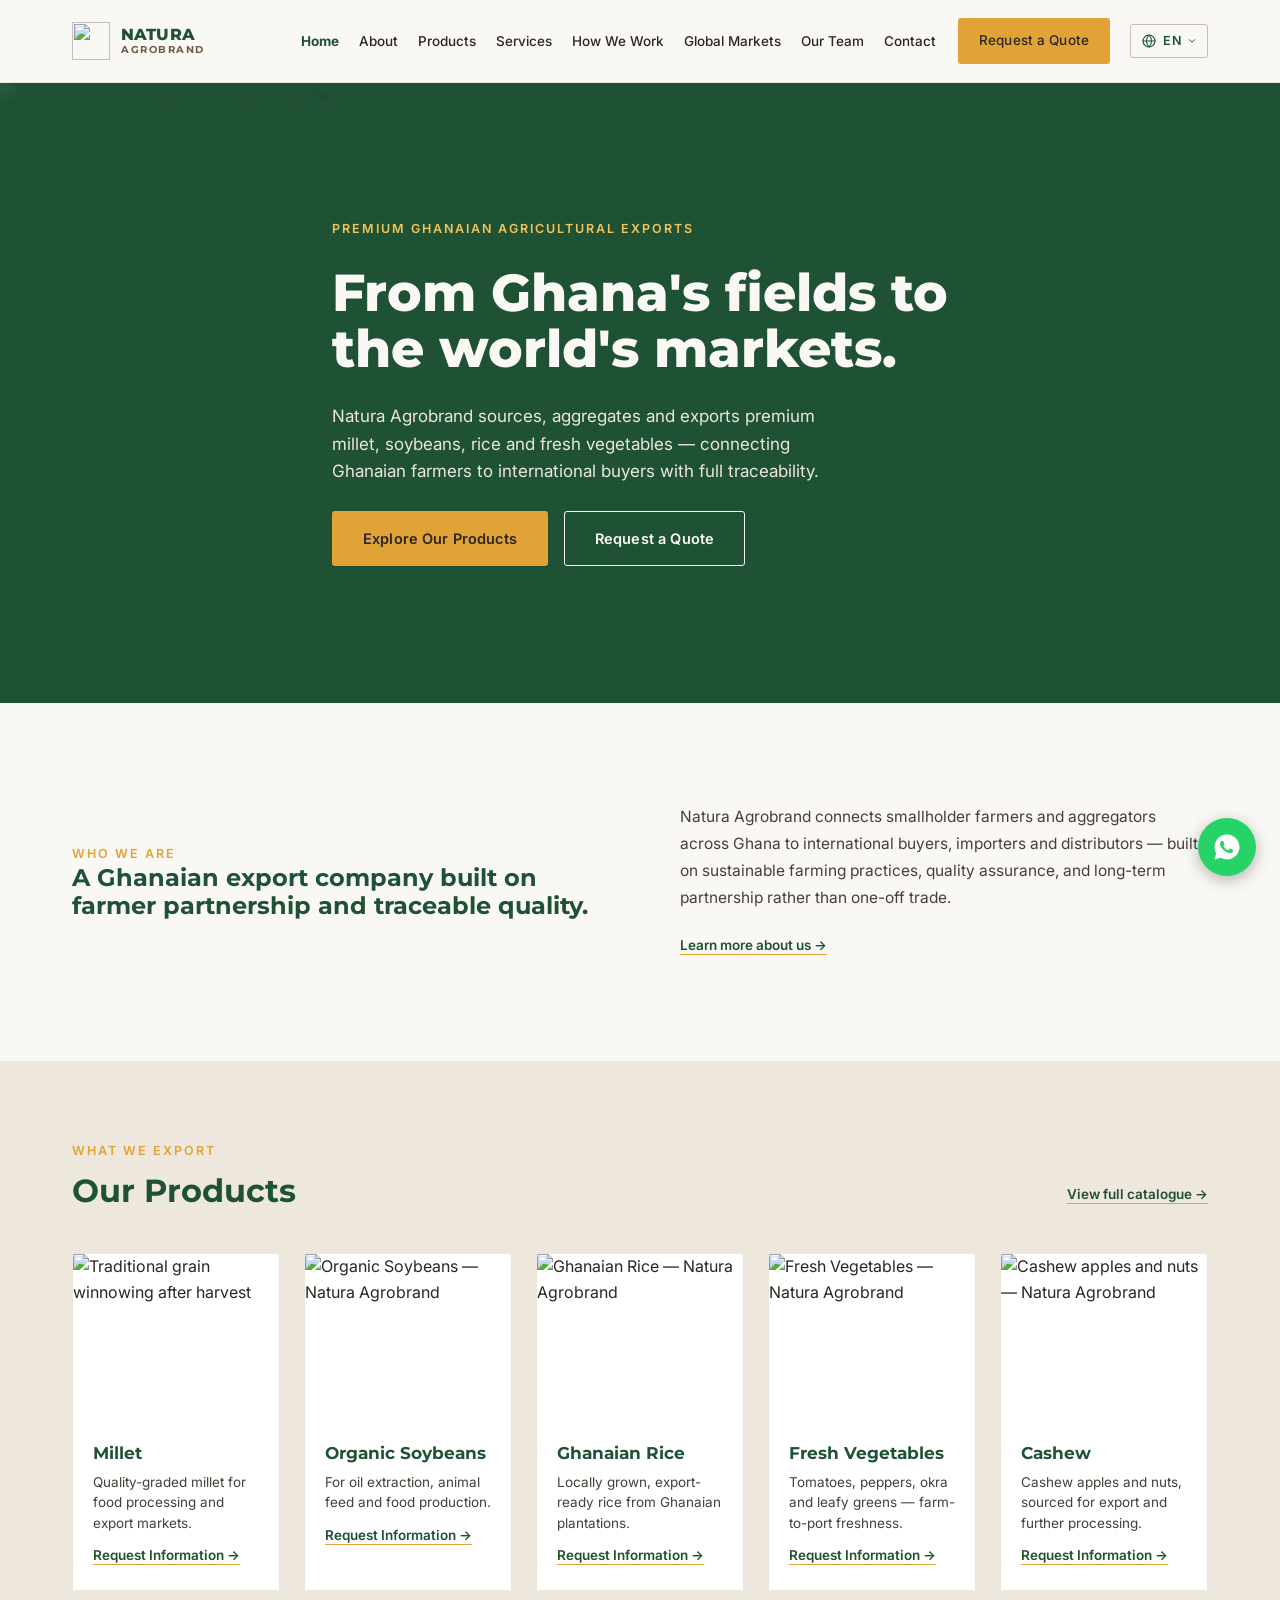
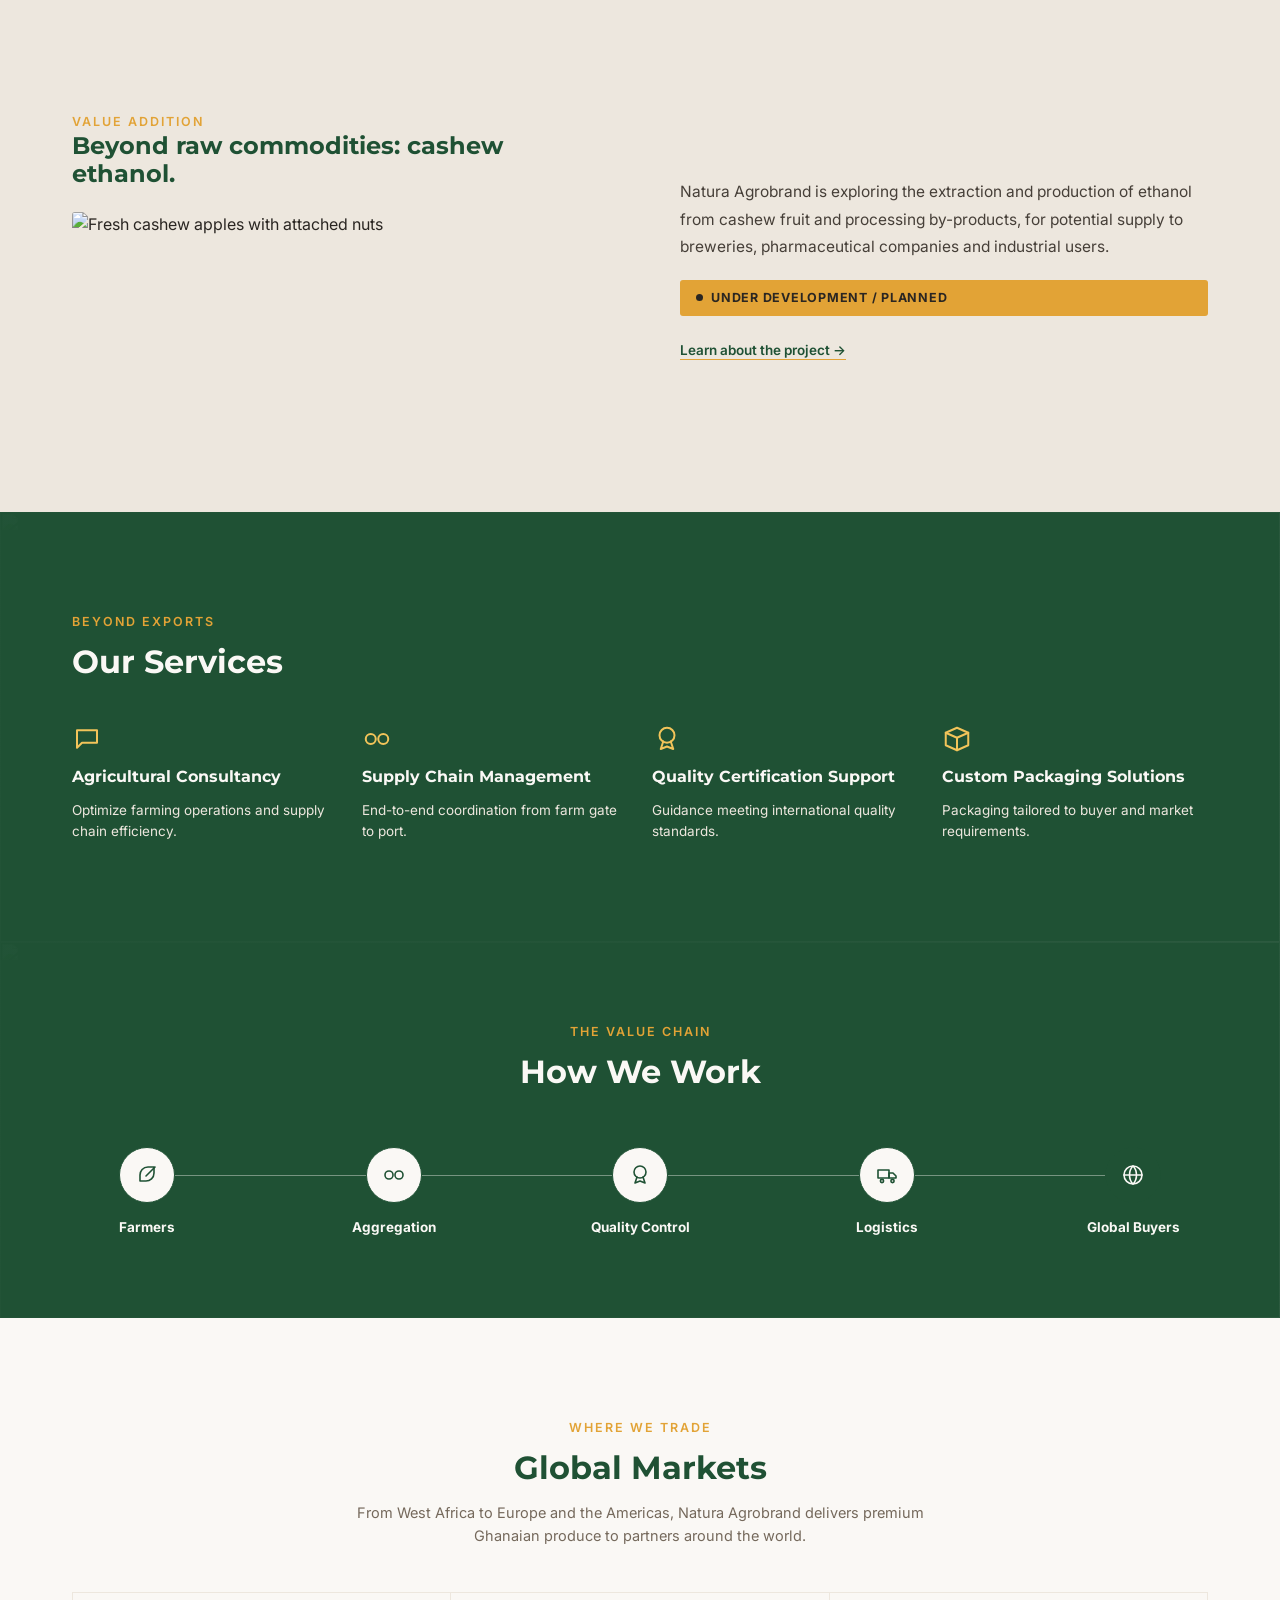
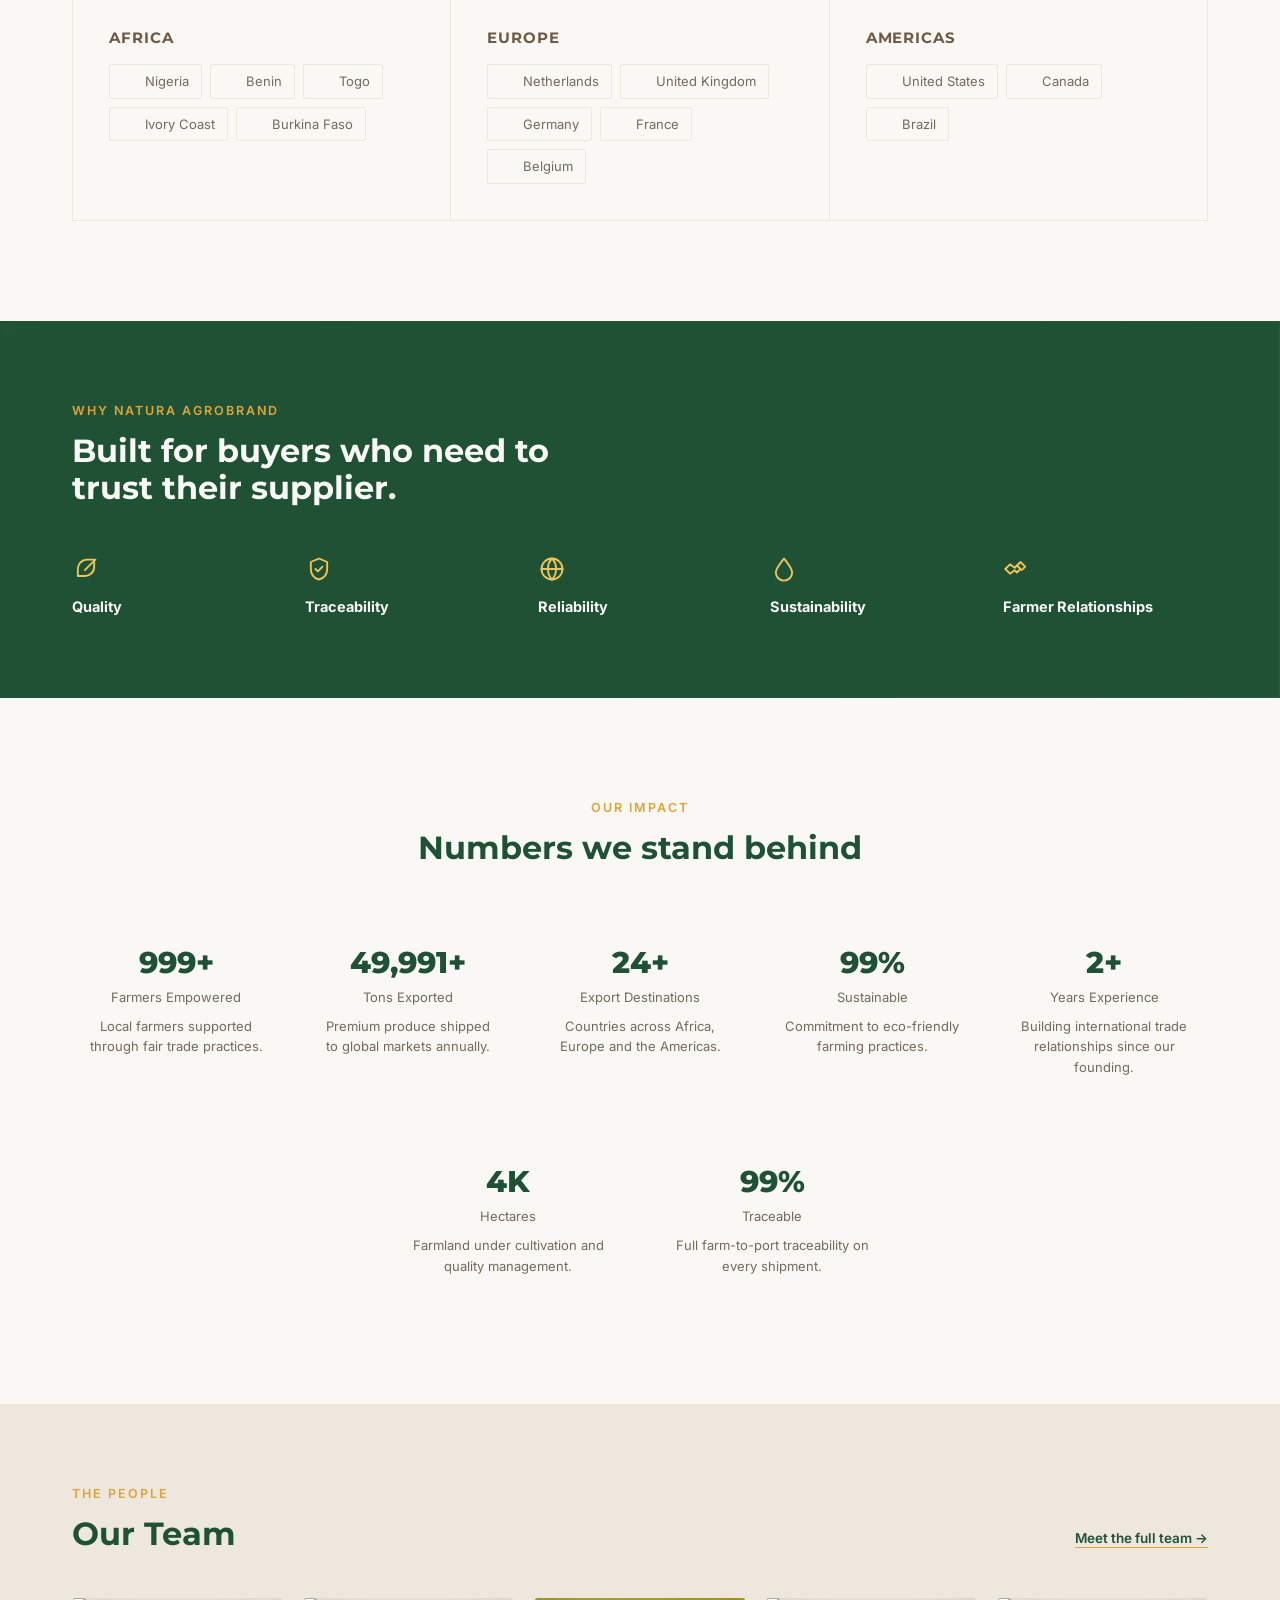
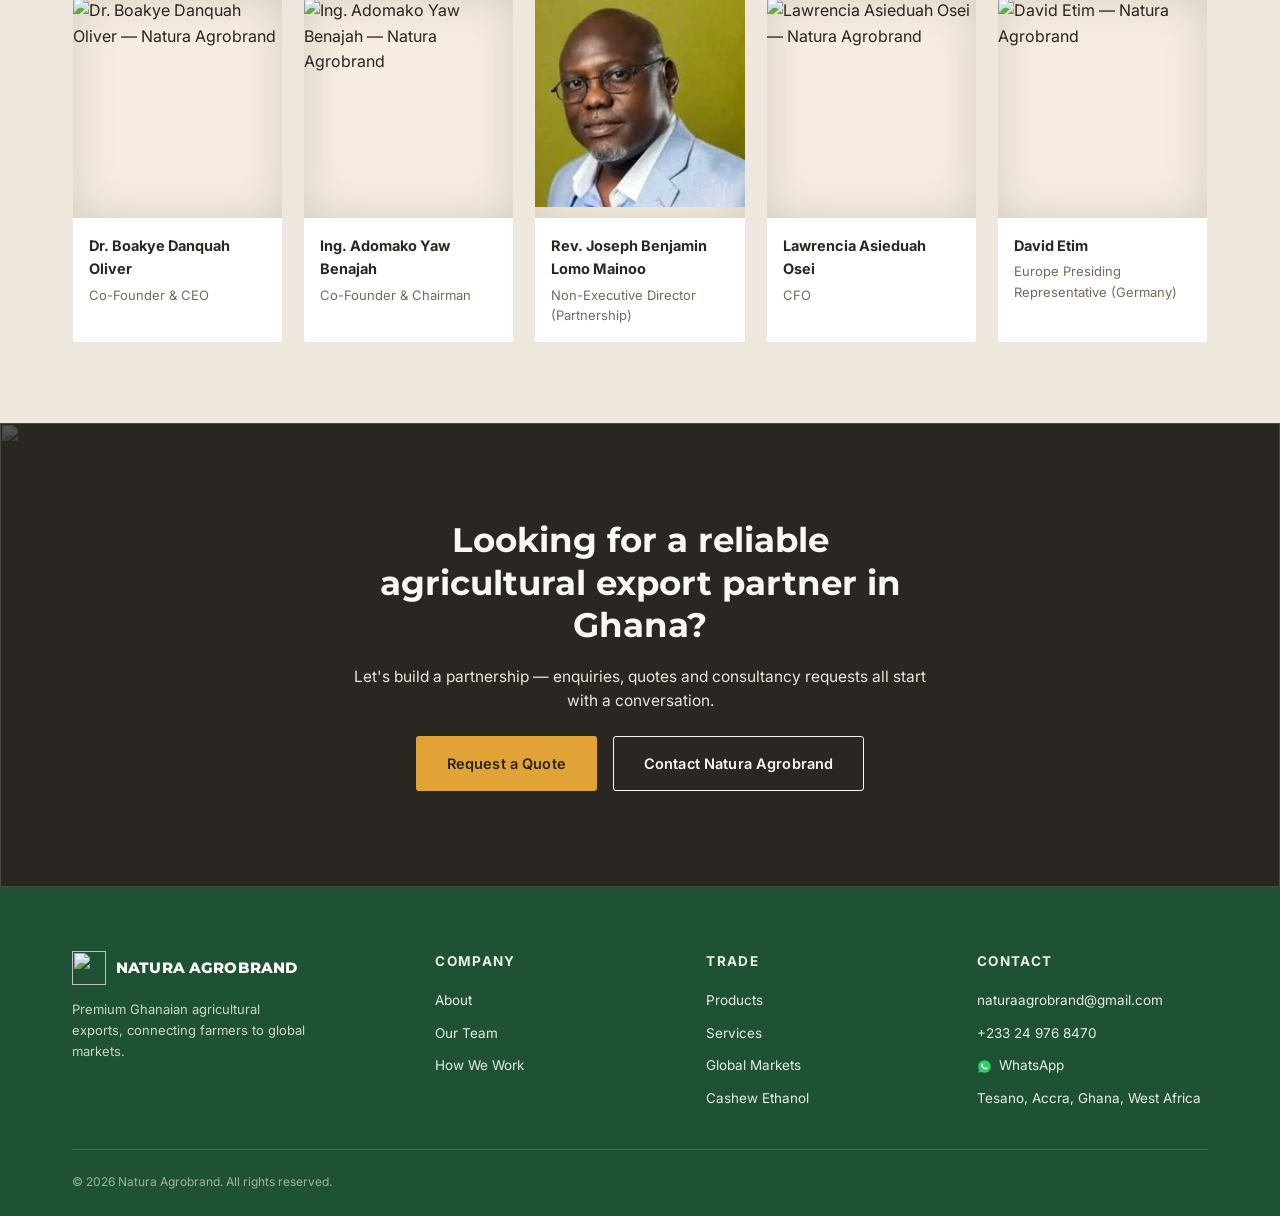
==== index.html @ 735e3252 "Add director card, language switcher, and naturaagrob.com domain setup - Team: new Non-Executive Dir" ====
<!doctype html>
<html lang="en">
<head>
  <meta charset="utf-8" />
  <meta name="viewport" content="width=device-width, initial-scale=1, viewport-fit=cover" />
  <link rel="icon" href="favicon.ico" sizes="any" />
  <link rel="icon" type="image/png" sizes="32x32" href="favicon-32.png" />
  <link rel="icon" type="image/png" sizes="16x16" href="favicon-16.png" />
  <link rel="apple-touch-icon" href="apple-touch-icon.png" />
  <link rel="canonical" href="https://www.naturaagrob.com/" />

  <title>Home | Natura Agrobrand</title>
  <meta name="description" content="Natura Agrobrand connects Ghanaian farmers to international buyers, exporting premium millet, soybeans, rice and fresh vegetables with full traceability." />

  <meta property="og:type" content="website" />
  <meta property="og:title" content="Home | Natura Agrobrand" />
  <meta property="og:description" content="Natura Agrobrand connects Ghanaian farmers to international buyers, exporting premium millet, soybeans, rice and fresh vegetables with full traceability." />
  <meta property="og:url" content="https://www.naturaagrob.com/" />
  <meta property="og:site_name" content="Natura Agrobrand" />
  <meta property="og:image" content="https://www.naturaagrob.com/images/og-image.jpg" />
  <meta property="og:image:width" content="1200" />
  <meta property="og:image:height" content="630" />
  <meta name="twitter:card" content="summary_large_image" />
  <meta name="twitter:image" content="https://www.naturaagrob.com/images/og-image.jpg" />

  <link rel="preconnect" href="https://fonts.googleapis.com" />
  <link rel="preconnect" href="https://fonts.gstatic.com" crossorigin />
  <link href="https://fonts.googleapis.com/css2?family=Montserrat:wght@500;700;800&family=Inter:wght@400;500;600&display=swap" rel="stylesheet" />
  <link rel="stylesheet" href="css/style.css" />

  <script type="application/ld+json">
  {
    "@context": "https://schema.org",
    "@type": "Organization",
    "name": "Natura Agrobrand",
    "url": "https://www.naturaagrob.com/",
    "email": "naturaagrobrand@gmail.com",
    "telephone": "+233249768470",
    "address": { "@type": "PostalAddress", "addressLocality": "Tesano, Accra", "addressCountry": "GH" },
    "description": "Premium Ghanaian agricultural exports — millet, soybeans, rice and fresh vegetables."
  }
  </script>
</head>
<body>
  <a href="#main" class="visually-hidden">Skip to content</a>

  <header class="site-nav">
    <div class="wrap nav-inner">
      <a href="/" class="brand" aria-label="Natura Agrobrand — home">
        <img src="images/logo.webp" alt="" width="38" height="38" />
        <span class="brand-text">
          <span class="brand-name">NATURA</span>
          <span class="brand-sub">AGROBRAND</span>
        </span>
      </a>

      <nav class="desktop-nav" aria-label="Primary">
        <ul>
          <li><a href="/" aria-current="page">Home</a></li>
          <li><a href="about.html">About</a></li>
          <li><a href="products.html">Products</a></li>
          <li><a href="services.html">Services</a></li>
          <li><a href="how-we-work.html">How We Work</a></li>
          <li><a href="global-markets.html">Global Markets</a></li>
          <li><a href="team.html">Our Team</a></li>
          <li><a href="contact.html">Contact</a></li>
        </ul>
        <a href="contact.html" class="btn btn-gold nav-cta">Request a Quote</a>
      </nav>

      <div class="lang-switch" translate="no">
        <button type="button" class="lang-btn" aria-haspopup="true" aria-expanded="false" aria-controls="lang-menu" aria-label="Change language">
          <svg width="16" height="16" viewBox="0 0 24 24" fill="none" stroke="#1F5134" stroke-width="1.6" stroke-linecap="round" stroke-linejoin="round" aria-hidden="true"><circle cx="12" cy="12" r="9"/><path d="M3 12h18M12 3c2.5 2.7 3.8 5.7 3.8 9s-1.3 6.3-3.8 9c-2.5-2.7-3.8-5.7-3.8-9S9.5 5.7 12 3z"/></svg>
          <span class="lang-current">EN</span>
          <svg width="10" height="10" viewBox="0 0 24 24" fill="none" stroke="#1F5134" stroke-width="2.4" stroke-linecap="round" stroke-linejoin="round" aria-hidden="true"><path d="M6 9l6 6 6-6"/></svg>
        </button>
        <ul id="lang-menu" class="lang-menu" hidden>
          <li><button type="button" data-lang="en" lang="en">English</button></li>
          <li><button type="button" data-lang="es" lang="es">Español</button></li>
          <li><button type="button" data-lang="de" lang="de">Deutsch</button></li>
          <li><button type="button" data-lang="fr" lang="fr">Français</button></li>
          <li><button type="button" data-lang="nl" lang="nl">Nederlands</button></li>
        </ul>
      </div>

      <button type="button" class="menu-toggle" aria-expanded="false" aria-controls="mobile-menu" aria-label="Open menu">
        <span class="icon-menu"><svg width="22" height="22" viewBox="0 0 24 24" fill="none" stroke="#1F5134" stroke-width="1.6" stroke-linecap="round"><path d="M4 7h16M4 12h16M4 17h16"/></svg></span>
        <span class="icon-close" hidden><svg width="22" height="22" viewBox="0 0 24 24" fill="none" stroke="#1F5134" stroke-width="1.6" stroke-linecap="round"><path d="M6 6l12 12M18 6L6 18"/></svg></span>
      </button>
    </div>

    <div id="mobile-menu" class="mobile-menu" hidden>
      <ul>
        <li><a href="/" aria-current="page">Home</a></li>
        <li><a href="about.html">About</a></li>
        <li><a href="products.html">Products</a></li>
        <li><a href="services.html">Services</a></li>
        <li><a href="how-we-work.html">How We Work</a></li>
        <li><a href="global-markets.html">Global Markets</a></li>
        <li><a href="team.html">Our Team</a></li>
        <li><a href="contact.html">Contact</a></li>
      </ul>
      <a href="contact.html" class="btn btn-gold mobile-cta">Request a Quote</a>
    </div>
  </header>

  <main id="main">
    <!-- HERO -->
    <section class="hero">
      <img src="images/hero-farmer.webp" alt="A Ghanaian farmer tending crops in the field" class="hero-img" width="1600" height="1068" />
      <div class="hero-scrim" aria-hidden="true"></div>
      <div class="wrap hero-content">
        <div class="eyebrow eyebrow-light">Premium Ghanaian Agricultural Exports</div>
        <h1>From Ghana's fields to the world's markets.</h1>
        <p>Natura Agrobrand sources, aggregates and exports premium millet, soybeans, rice and fresh vegetables — connecting Ghanaian farmers to international buyers with full traceability.</p>
        <div class="hero-actions">
          <a href="products.html" class="btn btn-gold">Explore Our Products</a>
          <a href="contact.html" class="btn btn-outline-light">Request a Quote</a>
        </div>
      </div>
    </section>

    <!-- COMPANY INTRO -->
    <section class="section">
      <div class="wrap intro-grid">
        <div>
          <div class="eyebrow">Who We Are</div>
          <h2>A Ghanaian export company built on farmer partnership and traceable quality.</h2>
        </div>
        <div class="intro-copy">
          <p>Natura Agrobrand connects smallholder farmers and aggregators across Ghana to international buyers, importers and distributors — built on sustainable farming practices, quality assurance, and long-term partnership rather than one-off trade.</p>
          <a href="about.html" class="btn-ghost">Learn more about us →</a>
        </div>
      </div>
    </section>

    <!-- PRODUCTS -->
    <section class="section-tight section-sand">
      <div class="wrap">
        <div class="row-header">
          <div class="section-intro">
            <div class="eyebrow">What We Export</div>
            <h2>Our Products</h2>
          </div>
          <a href="products.html" class="btn-ghost">View full catalogue →</a>
        </div>
        <div class="grid-4 products-grid-5">
          <div class="product-card">
            <img src="images/rice-winnowing.webp" alt="Traditional grain winnowing after harvest" class="product-photo" width="1200" height="816" loading="lazy" />
            <div class="product-body">
              <h3>Millet</h3>
              <p>Quality-graded millet for food processing and export markets.</p>
              <a href="products.html#millet" class="btn-ghost">Request Information →</a>
            </div>
          </div>
          <div class="product-card">
            <img src="images/soybeans.webp" alt="Organic Soybeans — Natura Agrobrand" class="product-photo" width="900" height="1350" loading="lazy" />
            <div class="product-body">
              <h3>Organic Soybeans</h3>
              <p>For oil extraction, animal feed and food production.</p>
              <a href="products.html#soybeans" class="btn-ghost">Request Information →</a>
            </div>
          </div>
          <div class="product-card">
            <img src="images/rice.webp" alt="Ghanaian Rice — Natura Agrobrand" class="product-photo" width="900" height="600" loading="lazy" />
            <div class="product-body">
              <h3>Ghanaian Rice</h3>
              <p>Locally grown, export-ready rice from Ghanaian plantations.</p>
              <a href="products.html#rice" class="btn-ghost">Request Information →</a>
            </div>
          </div>
          <div class="product-card">
            <img src="images/vegetables.webp" alt="Fresh Vegetables — Natura Agrobrand" class="product-photo" width="900" height="1350" loading="lazy" />
            <div class="product-body">
              <h3>Fresh Vegetables</h3>
              <p>Tomatoes, peppers, okra and leafy greens — farm-to-port freshness.</p>
              <a href="products.html#vegetables" class="btn-ghost">Request Information →</a>
            </div>
          </div>
          <div class="product-card">
            <img src="images/cashew.webp" alt="Cashew apples and nuts — Natura Agrobrand" class="product-photo" width="900" height="1350" loading="lazy" />
            <div class="product-body">
              <h3>Cashew</h3>
              <p>Cashew apples and nuts, sourced for export and further processing.</p>
              <a href="products.html#cashew" class="btn-ghost">Request Information →</a>
            </div>
          </div>
        </div>

        <div class="intro-grid product-value-addition">
          <div>
            <div class="eyebrow">Value Addition</div>
            <h3>Beyond raw commodities: cashew ethanol.</h3>
            <img src="images/cashewnew.webp" alt="Fresh cashew apples with attached nuts" class="story-photo ethanol-status-photo" width="1600" height="1200" loading="lazy" />
          </div>
          <div class="intro-copy">
            <p>Natura Agrobrand is exploring the extraction and production of ethanol from cashew fruit and processing by-products, for potential supply to breweries, pharmaceutical companies and industrial users.</p>
            <div class="status-badge">
              <span class="status-badge-dot" aria-hidden="true"></span>
              Under Development / Planned
            </div>
            <a href="cashew-ethanol.html" class="btn-ghost">Learn about the project →</a>
          </div>
        </div>
      </div>
    </section>

    <!-- SERVICES -->
    <section class="section section-forest why-section">
      <img src="images/export-ship.webp" alt="" class="why-section-img" aria-hidden="true" />
      <div class="why-section-scrim" aria-hidden="true"></div>
      <div class="wrap why-section-content">
        <div class="section-intro">
          <div class="eyebrow">Beyond Exports</div>
          <h2>Our Services</h2>
        </div>
        <div class="grid-4 services-grid">
          <div class="service-item">
            <svg width="30" height="30" viewBox="0 0 24 24" fill="none" stroke="#F2C45A" stroke-width="1.6" stroke-linecap="round" stroke-linejoin="round"><path d="M4 5h16v10H8l-4 4V5z"/></svg>
            <h4>Agricultural Consultancy</h4>
            <p>Optimize farming operations and supply chain efficiency.</p>
          </div>
          <div class="service-item">
            <svg width="30" height="30" viewBox="0 0 24 24" fill="none" stroke="#F2C45A" stroke-width="1.6" stroke-linecap="round" stroke-linejoin="round"><rect x="3" y="8" width="8" height="8" rx="4"/><rect x="13" y="8" width="8" height="8" rx="4"/></svg>
            <h4>Supply Chain Management</h4>
            <p>End-to-end coordination from farm gate to port.</p>
          </div>
          <div class="service-item">
            <svg width="30" height="30" viewBox="0 0 24 24" fill="none" stroke="#F2C45A" stroke-width="1.6" stroke-linecap="round" stroke-linejoin="round"><circle cx="12" cy="9" r="6"/><path d="M9 14l-2 6 5-2 5 2-2-6"/></svg>
            <h4>Quality Certification Support</h4>
            <p>Guidance meeting international quality standards.</p>
          </div>
          <div class="service-item">
            <svg width="30" height="30" viewBox="0 0 24 24" fill="none" stroke="#F2C45A" stroke-width="1.6" stroke-linecap="round" stroke-linejoin="round"><path d="M3 7l9-4 9 4-9 4-9-4z"/><path d="M3 7v10l9 4 9-4V7"/><path d="M12 11v10"/></svg>
            <h4>Custom Packaging Solutions</h4>
            <p>Packaging tailored to buyer and market requirements.</p>
          </div>
        </div>
      </div>
    </section>

    <!-- HOW WE WORK -->
    <section class="section-tight section-forest why-section">
      <img src="images/export-aerial.webp" alt="" class="why-section-img" aria-hidden="true" />
      <div class="why-section-scrim" aria-hidden="true"></div>
      <div class="wrap why-section-content">
        <div class="section-intro center">
          <div class="eyebrow">The Value Chain</div>
          <h2>How We Work</h2>
        </div>
        <div class="chain">
          <div class="chain-line" aria-hidden="true"></div>
          <div class="chain-step">
            <div class="chain-icon"><svg width="24" height="24" viewBox="0 0 24 24" fill="none" stroke="#1F5134" stroke-width="1.6" stroke-linecap="round" stroke-linejoin="round"><path d="M5 12c0-4 3-8 8-8h6v6c0 5-4 8-8 8H5v-6z"/><path d="M11 13 20 4"/></svg></div>
            <div class="chain-label">Farmers</div>
          </div>
          <div class="chain-step">
            <div class="chain-icon"><svg width="24" height="24" viewBox="0 0 24 24" fill="none" stroke="#1F5134" stroke-width="1.6" stroke-linecap="round" stroke-linejoin="round"><rect x="3" y="8" width="8" height="8" rx="4"/><rect x="13" y="8" width="8" height="8" rx="4"/></svg></div>
            <div class="chain-label">Aggregation</div>
          </div>
          <div class="chain-step">
            <div class="chain-icon"><svg width="24" height="24" viewBox="0 0 24 24" fill="none" stroke="#1F5134" stroke-width="1.6" stroke-linecap="round" stroke-linejoin="round"><circle cx="12" cy="9" r="6"/><path d="M9 14l-2 6 5-2 5 2-2-6"/></svg></div>
            <div class="chain-label">Quality Control</div>
          </div>
          <div class="chain-step">
            <div class="chain-icon"><svg width="24" height="24" viewBox="0 0 24 24" fill="none" stroke="#1F5134" stroke-width="1.6" stroke-linecap="round" stroke-linejoin="round"><path d="M3 7h11v8H3z"/><path d="M14 10h4l3 3v2h-7z"/><circle cx="7" cy="18" r="1.6"/><circle cx="17.5" cy="18" r="1.6"/></svg></div>
            <div class="chain-label">Logistics</div>
          </div>
          <div class="chain-step">
            <div class="chain-icon last"><svg width="24" height="24" viewBox="0 0 24 24" fill="none" stroke="#FAF8F5" stroke-width="1.6" stroke-linecap="round" stroke-linejoin="round"><circle cx="12" cy="12" r="9"/><path d="M3 12h18M12 3c2.5 2.5 3.5 5.7 3.5 9s-1 6.5-3.5 9c-2.5-2.5-3.5-5.7-3.5-9s1-6.5 3.5-9z"/></svg></div>
            <div class="chain-label">Global Buyers</div>
          </div>
        </div>
      </div>
    </section>

    <!-- GLOBAL REACH -->
    <section class="section">
      <div class="wrap">
        <div class="section-intro center">
          <div class="eyebrow">Where We Trade</div>
          <h2>Global Markets</h2>
          <p>From West Africa to Europe and the Americas, Natura Agrobrand delivers premium Ghanaian produce to partners around the world.</p>
        </div>
        <div class="markets-grid">
          <div class="market-col">
            <h4>Africa</h4>
            <div class="chips">
              <span class="chip"><img src="https://flagcdn.com/ng.svg" alt="" class="chip-flag" /> Nigeria</span>
              <span class="chip"><img src="https://flagcdn.com/bj.svg" alt="" class="chip-flag" /> Benin</span>
              <span class="chip"><img src="https://flagcdn.com/tg.svg" alt="" class="chip-flag" /> Togo</span>
              <span class="chip"><img src="https://flagcdn.com/ci.svg" alt="" class="chip-flag" /> Ivory Coast</span>
              <span class="chip"><img src="https://flagcdn.com/bf.svg" alt="" class="chip-flag" /> Burkina Faso</span>
            </div>
          </div>
          <div class="market-col">
            <h4>Europe</h4>
            <div class="chips">
              <span class="chip"><img src="https://flagcdn.com/nl.svg" alt="" class="chip-flag" /> Netherlands</span>
              <span class="chip"><img src="https://flagcdn.com/gb.svg" alt="" class="chip-flag" /> United Kingdom</span>
              <span class="chip"><img src="https://flagcdn.com/de.svg" alt="" class="chip-flag" /> Germany</span>
              <span class="chip"><img src="https://flagcdn.com/fr.svg" alt="" class="chip-flag" /> France</span>
              <span class="chip"><img src="https://flagcdn.com/be.svg" alt="" class="chip-flag" /> Belgium</span>
            </div>
          </div>
          <div class="market-col">
            <h4>Americas</h4>
            <div class="chips">
              <span class="chip"><img src="https://flagcdn.com/us.svg" alt="" class="chip-flag" /> United States</span>
              <span class="chip"><img src="https://flagcdn.com/ca.svg" alt="" class="chip-flag" /> Canada</span>
              <span class="chip"><img src="https://flagcdn.com/br.svg" alt="" class="chip-flag" /> Brazil</span>
            </div>
          </div>
        </div>
      </div>
    </section>

    <!-- WHY NATURA -->
    <section class="section-tight section-forest why-section">
      <img src="images/market.webp" alt="" class="why-section-img" aria-hidden="true" />
      <div class="why-section-scrim" aria-hidden="true"></div>
      <div class="wrap why-section-content">
        <div class="why-intro">
          <div class="eyebrow">Why Natura Agrobrand</div>
          <h2>Built for buyers who need to trust their supplier.</h2>
        </div>
        <div class="grid-5">
          <div class="why-item"><svg width="28" height="28" viewBox="0 0 24 24" fill="none" stroke="#F2C45A" stroke-width="1.6" stroke-linecap="round" stroke-linejoin="round"><path d="M5 12c0-4 3-8 8-8h6v6c0 5-4 8-8 8H5v-6z"/><path d="M11 13 20 4"/></svg><div>Quality</div></div>
          <div class="why-item"><svg width="28" height="28" viewBox="0 0 24 24" fill="none" stroke="#F2C45A" stroke-width="1.6" stroke-linecap="round" stroke-linejoin="round"><path d="M12 3l7 3v6c0 5-3 8-7 9-4-1-7-4-7-9V6l7-3z"/><path d="M9 12l2 2 4-4"/></svg><div>Traceability</div></div>
          <div class="why-item"><svg width="28" height="28" viewBox="0 0 24 24" fill="none" stroke="#F2C45A" stroke-width="1.6" stroke-linecap="round" stroke-linejoin="round"><circle cx="12" cy="12" r="9"/><path d="M3 12h18M12 3c2.5 2.5 3.5 5.7 3.5 9s-1 6.5-3.5 9c-2.5-2.5-3.5-5.7-3.5-9s1-6.5 3.5-9z"/></svg><div>Reliability</div></div>
          <div class="why-item"><svg width="28" height="28" viewBox="0 0 24 24" fill="none" stroke="#F2C45A" stroke-width="1.6" stroke-linecap="round" stroke-linejoin="round"><path d="M12 3c4 5 7 8.5 7 12a7 7 0 0 1-14 0c0-3.5 3-7 7-12z"/></svg><div>Sustainability</div></div>
          <div class="why-item"><svg width="28" height="28" viewBox="0 0 24 24" fill="none" stroke="#F2C45A" stroke-width="1.6" stroke-linecap="round" stroke-linejoin="round"><path d="M2 12l4-4 4 3 2-2 3 3-3 3-2-2-4 3-4-4z"/><path d="M12 9l3-3 4 4-3 3"/></svg><div>Farmer Relationships</div></div>
        </div>
      </div>
    </section>

    <!-- IMPACT -->
    <section class="section">
      <div class="wrap">
        <div class="section-intro center">
          <div class="eyebrow">Our Impact</div>
          <h2>Numbers we stand behind</h2>
        </div>
        <div class="stats-grid">
          <div class="stat-block">
            <div class="stat-value" data-target="1000" data-suffix="+">1,000+</div>
            <div class="cap">Farmers Empowered</div>
            <div class="stat-desc">Local farmers supported through fair trade practices.</div>
          </div>
          <div class="stat-block">
            <div class="stat-value" data-target="50000" data-suffix="+">50,000+</div>
            <div class="cap">Tons Exported</div>
            <div class="stat-desc">Premium produce shipped to global markets annually.</div>
          </div>
          <div class="stat-block">
            <div class="stat-value" data-target="25" data-suffix="+">25+</div>
            <div class="cap">Export Destinations</div>
            <div class="stat-desc">Countries across Africa, Europe and the Americas.</div>
          </div>
          <div class="stat-block">
            <div class="stat-value" data-target="100" data-suffix="%">100%</div>
            <div class="cap">Sustainable</div>
            <div class="stat-desc">Commitment to eco-friendly farming practices.</div>
          </div>
          <div class="stat-block">
            <div class="stat-value" data-target="3" data-suffix="+">3+</div>
            <div class="cap">Years Experience</div>
            <div class="stat-desc">Building international trade relationships since our founding.</div>
          </div>
          <div class="stat-block">
            <div class="stat-value" data-target="5" data-suffix="K">5K</div>
            <div class="cap">Hectares</div>
            <div class="stat-desc">Farmland under cultivation and quality management.</div>
          </div>
          <div class="stat-block">
            <div class="stat-value" data-target="100" data-suffix="%">100%</div>
            <div class="cap">Traceable</div>
            <div class="stat-desc">Full farm-to-port traceability on every shipment.</div>
          </div>
        </div>
      </div>
    </section>

    <!-- TEAM PREVIEW -->
    <section class="section-tight section-sand">
      <div class="wrap">
        <div class="row-header">
          <div class="section-intro">
            <div class="eyebrow">The People</div>
            <h2>Our Team</h2>
          </div>
          <a href="team.html" class="btn-ghost">Meet the full team →</a>
        </div>
        <div class="team-preview-grid">
          <div class="team-card">
            <img src="images/team-oliver.webp" alt="Dr. Boakye Danquah Oliver — Natura Agrobrand" class="team-photo-contain" width="500" height="625" loading="lazy" />
            <div class="team-body"><div class="team-name">Dr. Boakye Danquah Oliver</div><div class="team-title cap">Co-Founder &amp; CEO</div></div>
          </div>
          <div class="team-card">
            <img src="images/team-adomako.webp" alt="Ing. Adomako Yaw Benajah — Natura Agrobrand" class="team-photo-contain" width="500" height="479" loading="lazy" />
            <div class="team-body"><div class="team-name">Ing. Adomako Yaw Benajah</div><div class="team-title cap">Co-Founder &amp; Chairman</div></div>
          </div>
          <div class="team-card">
            <img src="images/team-joseph.webp" alt="Rev. Joseph Benjamin Lomo Mainoo — Natura Agrobrand" class="team-photo-contain" width="200" height="200" loading="lazy" />
            <div class="team-body"><div class="team-name">Rev. Joseph Benjamin Lomo Mainoo</div><div class="team-title cap">Non-Executive Director (Partnership)</div></div>
          </div>
          <div class="team-card">
            <img src="images/team-asieduah.webp" alt="Lawrencia Asieduah Osei — Natura Agrobrand" class="team-photo-contain" width="500" height="795" loading="lazy" />
            <div class="team-body"><div class="team-name">Lawrencia Asieduah Osei</div><div class="team-title cap">CFO</div></div>
          </div>
          <div class="team-card">
            <img src="images/team-david.webp" alt="David Etim — Natura Agrobrand" class="team-photo-contain" width="500" height="716" loading="lazy" />
            <div class="team-body"><div class="team-name">David Etim</div><div class="team-title cap">Europe Presiding Representative (Germany)</div></div>
          </div>
        </div>
      </div>
    </section>

    <!-- FINAL CTA -->
    <section class="final-cta">
      <img src="images/market.webp" alt="" class="final-cta-img" aria-hidden="true" />
      <div class="wrap final-cta-content">
        <h2>Looking for a reliable agricultural export partner in Ghana?</h2>
        <p>Let's build a partnership — enquiries, quotes and consultancy requests all start with a conversation.</p>
        <div class="hero-actions hero-actions-centered">
          <a href="contact.html" class="btn btn-gold">Request a Quote</a>
          <a href="contact.html" class="btn btn-outline-light">Contact Natura Agrobrand</a>
        </div>
      </div>
    </section>
  </main>

  <footer class="site-footer">
    <div class="wrap">
      <div class="footer-grid">
        <div class="footer-brand">
          <a href="/" class="brand">
            <img src="images/logo.webp" alt="" width="34" height="34" />
            <span class="brand-name">NATURA AGROBRAND</span>
          </a>
          <p>Premium Ghanaian agricultural exports, connecting farmers to global markets.</p>
        </div>
        <div class="footer-col">
          <span class="footer-heading">Company</span>
          <a href="about.html">About</a>
          <a href="team.html">Our Team</a>
          <a href="how-we-work.html">How We Work</a>
        </div>
        <div class="footer-col">
          <span class="footer-heading">Trade</span>
          <a href="products.html">Products</a>
          <a href="services.html">Services</a>
          <a href="global-markets.html">Global Markets</a><a href="cashew-ethanol.html">Cashew Ethanol</a>
        </div>
        <div class="footer-col">
          <span class="footer-heading">Contact</span>
          <a href="mailto:naturaagrobrand@gmail.com">naturaagrobrand@gmail.com</a>
          <a href="tel:+233249768470">+233 24 976 8470</a>
          <a href="https://wa.me/233249768470" target="_blank" rel="noopener" class="footer-whatsapp"><svg width="15" height="15" viewBox="0 0 24 24" fill="none"><path d="M12 2C6.48 2 2 6.48 2 12c0 1.85.5 3.58 1.35 5.08L2 22l5.08-1.33A9.94 9.94 0 0 0 12 22c5.52 0 10-4.48 10-10S17.52 2 12 2z" fill="#25D366"/><path d="M9.1 7.6c-.2-.45-.4-.46-.6-.47h-.5c-.18 0-.46.07-.7.34-.24.27-.9.88-.9 2.15 0 1.27.92 2.5 1.05 2.67.13.18 1.8 2.86 4.42 3.9 2.18.87 2.62.7 3.1.65.47-.04 1.5-.62 1.72-1.21.21-.6.21-1.11.15-1.21-.06-.1-.24-.17-.5-.3-.26-.13-1.5-.74-1.74-.83-.23-.08-.4-.13-.57.13-.17.26-.65.83-.8 1-.15.17-.3.19-.55.06-.26-.13-1.08-.4-2.06-1.27-.76-.68-1.28-1.51-1.43-1.77-.15-.26-.02-.4.11-.53.12-.12.26-.3.4-.45.13-.15.17-.26.26-.43.09-.17.04-.32-.02-.45-.06-.13-.55-1.36-.78-1.86z" fill="#fff"/></svg> WhatsApp</a>
          <a href="https://maps.app.goo.gl/MVWymFF8S7aJwG5dA" target="_blank" rel="noopener">Tesano, Accra, Ghana, West Africa</a>
        </div>
      </div>
      <div class="footer-bottom">
        <span>&copy; 2026 Natura Agrobrand. All rights reserved.</span>
      </div>
    </div>
  </footer>

  <a href="https://wa.me/233249768470" class="whatsapp-float" target="_blank" rel="noopener" aria-label="Chat with Natura Agrobrand on WhatsApp">
    <svg width="30" height="30" viewBox="0 0 24 24" fill="#fff" fill-rule="evenodd">
      <path d="M12 2C6.48 2 2 6.48 2 12c0 1.85.5 3.58 1.35 5.08L2 22l5.08-1.33A9.94 9.94 0 0 0 12 22c5.52 0 10-4.48 10-10S17.52 2 12 2z M9.1 7.6c-.2-.45-.4-.46-.6-.47h-.5c-.18 0-.46.07-.7.34-.24.27-.9.88-.9 2.15 0 1.27.92 2.5 1.05 2.67.13.18 1.8 2.86 4.42 3.9 2.18.87 2.62.7 3.1.65.47-.04 1.5-.62 1.72-1.21.21-.6.21-1.11.15-1.21-.06-.1-.24-.17-.5-.3-.26-.13-1.5-.74-1.74-.83-.23-.08-.4-.13-.57.13-.17.26-.65.83-.8 1-.15.17-.3.19-.55.06-.26-.13-1.08-.4-2.06-1.27-.76-.68-1.28-1.51-1.43-1.77-.15-.26-.02-.4.11-.53.12-.12.26-.3.4-.45.13-.15.17-.26.26-.43.09-.17.04-.32-.02-.45-.06-.13-.55-1.36-.78-1.86z"/>
    </svg>
  </a>

  <script src="js/main.js"></script>
</body>
</html>
---- css/style.css ----
/* ==========================================================================
   Natura Agrobrand — design tokens
   Palette reverse-engineered from the verified old-site CSS — kept exactly.
   ========================================================================== */
:root {
  --color-forest: #1F5134;
  --color-forest-light: #3A7854;
  --color-gold: #E2A336;
  --color-gold-light: #F2C45A;
  --color-earth: #705943;
  --color-cream: #FAF8F5;
  --color-sand: #EDE7DE;
  --color-text: #2A2622;
  --color-text-muted: #75695c;
  --color-body-copy: #463f38;
  --color-border: #EDE7DE;
  --color-error: #b3452f;
  --color-placeholder-border: #c9bfae;

  --font-heading: 'Montserrat', sans-serif;
  --font-body: 'Inter', sans-serif;

  --radius: 3px;
  --space-4: 16px;
  --space-5: 24px;
  --space-6: 32px;
  --space-7: 48px;
  --space-8: 64px;

  --container-max: 1200px;
}

/* ==========================================================================
   Reset & base
   ========================================================================== */
*, *::before, *::after { box-sizing: border-box; }
html { color-scheme: light; }

body {
  margin: 0;
  background: var(--color-cream);
  color: var(--color-text);
  font-family: var(--font-body);
  font-size: 16px;
  line-height: 1.6;
  -webkit-font-smoothing: antialiased;
}

h1, h2, h3, h4, h5, h6 {
  font-family: var(--font-heading);
  color: var(--color-forest);
  margin: 0;
  line-height: 1.15;
}

p { margin: 0; }
img { max-width: 100%; display: block; }
a { color: var(--color-forest); text-decoration: none; }
a:hover { color: var(--color-gold); }

a:focus-visible, button:focus-visible, .btn:focus-visible,
input:focus-visible, select:focus-visible, textarea:focus-visible {
  outline: 2px solid var(--color-forest);
  outline-offset: 2px;
}

@media (prefers-reduced-motion: reduce) {
  *, *::before, *::after {
    animation-duration: 0.01ms !important;
    animation-iteration-count: 1 !important;
    transition-duration: 0.01ms !important;
    scroll-behavior: auto !important;
  }
}

.visually-hidden {
  position: absolute; width: 1px; height: 1px; padding: 0; margin: -1px;
  overflow: hidden; clip: rect(0, 0, 0, 0); white-space: nowrap; border: 0;
}

/* ==========================================================================
   Layout
   ========================================================================== */
.wrap { max-width: var(--container-max); margin: 0 auto; padding: 0 var(--space-6); }
.section { padding: 100px 0; }
.section-tight { padding: 80px 0; }
.section-sand { background: var(--color-sand); }
.section-forest { background: var(--color-forest); }
.section-forest h1, .section-forest h2, .section-forest h3, .section-forest h4 { color: var(--color-cream); }

@media (max-width: 780px) {
  .wrap { padding: 0 var(--space-5); }
  .section, .section-tight { padding: 56px 0; }
}

.row-header { display: flex; justify-content: space-between; align-items: flex-end; margin-bottom: 44px; gap: 20px; flex-wrap: wrap; }

/* ==========================================================================
   Type utilities
   ========================================================================== */
.eyebrow {
  font-family: var(--font-body); font-weight: 600; font-size: 12.5px;
  letter-spacing: 0.16em; text-transform: uppercase; color: var(--color-gold);
}
.eyebrow-light { color: var(--color-gold-light); }

.status-badge {
  display: inline-flex; align-items: center; gap: 8px;
  background: var(--color-gold); color: var(--color-text);
  font-family: var(--font-body); font-weight: 700; font-size: 12.5px;
  letter-spacing: 0.06em; text-transform: uppercase;
  padding: 8px 16px; border-radius: 3px;
}
.status-badge-dot { width: 7px; height: 7px; border-radius: 50%; background: var(--color-text); flex-shrink: 0; }
.status-badge-hero { margin-top: 20px; }
.grid-3-spaced { margin-top: 44px; }
.cap { font-size: 13px; color: var(--color-text-muted); line-height: 1.6; }

.section-intro { max-width: 560px; }
.section-intro.center { max-width: 600px; margin-left: auto; margin-right: auto; text-align: center; }
.section-intro h2 { font-size: 32px; margin-top: 12px; }
.section-intro p { font-size: 14.5px; color: var(--color-text-muted); margin-top: 14px; line-height: 1.6; }
@media (max-width: 780px) { .section-intro h2 { font-size: 23px; } }

/* ==========================================================================
   Buttons
   ========================================================================== */
.btn {
  display: inline-flex; align-items: center; justify-content: center; gap: 9px;
  padding: 15px 30px; font-family: var(--font-body); font-weight: 600; font-size: 14.5px;
  letter-spacing: 0.01em; border-radius: var(--radius); border: 1.5px solid transparent;
  cursor: pointer; transition: background-color .15s ease, color .15s ease, border-color .15s ease;
}
.btn-primary { background: var(--color-forest); color: var(--color-cream); }
.btn-primary:hover { background: var(--color-forest-light); color: var(--color-cream); }
.btn-gold { background: var(--color-gold); color: var(--color-text); }
.btn-gold:hover { background: var(--color-gold-light); color: var(--color-text); }
.btn-outline-dark { border-color: var(--color-forest); color: var(--color-forest); background: transparent; }
.btn-outline-dark:hover { background: var(--color-forest); color: var(--color-cream); }
.btn-outline-light { border-color: var(--color-cream); color: var(--color-cream); background: transparent; }
.btn-outline-light:hover { background: var(--color-cream); color: var(--color-forest); }
.btn-ghost { padding: 4px 0; color: var(--color-forest); text-decoration: underline; text-decoration-color: var(--color-gold); text-underline-offset: 4px; font-weight: 600; font-size: 13.5px; }
.btn-ghost:hover { color: var(--color-gold); }

/* ==========================================================================
   Cards
   ========================================================================== */
.card { background: #FFFFFF; border: 1px solid var(--color-border); border-radius: var(--radius); }

/* ==========================================================================
   Nav
   ========================================================================== */
.site-nav { position: relative; z-index: 100; background: var(--color-cream); border-bottom: 1px solid var(--color-border); }
.nav-inner { display: flex; align-items: center; justify-content: space-between; padding: 18px var(--space-6); }
.brand { display: flex; align-items: center; gap: 11px; }
.brand:hover { color: var(--color-forest); }
.brand img { width: 38px; height: 38px; object-fit: contain; }
.brand-text { display: flex; flex-direction: column; line-height: 1.15; }
.brand-name { font-family: var(--font-heading); font-weight: 800; font-size: 16px; color: var(--color-forest); letter-spacing: 0.01em; }
.brand-sub { font-family: var(--font-heading); font-weight: 700; font-size: 9.5px; letter-spacing: 0.16em; color: var(--color-earth); }

.desktop-nav { display: flex; align-items: center; gap: 22px; margin-left: auto; }
.desktop-nav ul { list-style: none; display: flex; gap: 20px; margin: 0; padding: 0; }
.desktop-nav a { font-size: 13.5px; font-weight: 500; color: var(--color-text); }
.desktop-nav a:hover { color: var(--color-forest); }
.desktop-nav a[aria-current='page'] { color: var(--color-forest); font-weight: 700; }
.nav-cta { padding: 11px 20px; font-size: 12.5px; }

.menu-toggle { display: none; background: none; border: none; padding: 6px; cursor: pointer; }
.mobile-menu { background: var(--color-forest); padding: var(--space-5); }
.mobile-menu ul { list-style: none; margin: 0 0 var(--space-4); padding: 0; display: flex; flex-direction: column; gap: 18px; }
.mobile-menu a { color: var(--color-cream); font-size: 14px; }
.mobile-menu a[aria-current='page'] { color: var(--color-gold-light); font-weight: 700; }
.mobile-cta { width: 100%; }

@media (max-width: 1120px) {
  .desktop-nav { display: none; }
  .menu-toggle { display: flex; }
}

/* Language switcher (drives the Google Translate widget, see js/main.js) */
.lang-switch { position: relative; margin-left: 20px; }
@media (max-width: 1120px) { .lang-switch { margin-left: auto; margin-right: 8px; } }
.lang-btn {
  display: inline-flex; align-items: center; gap: 6px;
  background: transparent; border: 1px solid var(--color-placeholder-border); border-radius: var(--radius);
  padding: 8px 10px; cursor: pointer;
  font-family: var(--font-body); font-size: 12.5px; font-weight: 600; letter-spacing: 0.04em; color: var(--color-forest);
}
.lang-btn:hover, .lang-btn[aria-expanded='true'] { border-color: var(--color-forest); }
.lang-menu {
  list-style: none; margin: 0; padding: 6px 0;
  position: absolute; right: 0; top: calc(100% + 6px); z-index: 1; min-width: 150px;
  background: #FFFFFF; border: 1px solid var(--color-border); border-radius: var(--radius);
  box-shadow: 0 8px 24px rgba(42, 38, 34, 0.14);
}
.lang-menu button {
  display: block; width: 100%; text-align: left; background: none; border: none; cursor: pointer;
  padding: 9px 16px; font-family: var(--font-body); font-size: 13.5px; color: var(--color-text);
}
.lang-menu button:hover { background: var(--color-sand); }
.lang-menu button[aria-current='true'] { color: var(--color-forest); font-weight: 700; }

/* Hide Google Translate's own banner/tooltip so only our switcher shows */
body { top: 0 !important; }
body > .skiptranslate, iframe.skiptranslate, .goog-te-banner-frame, .goog-te-balloon-frame, #goog-gt-tt { display: none !important; }
.goog-text-highlight { background: none !important; box-shadow: none !important; }

/* ==========================================================================
   Global Markets hero (image + scrim, same pattern as the homepage hero)
   ========================================================================== */
.market-hero { position: relative; padding: 96px 0 88px; background: var(--color-forest); overflow: hidden; }
.market-hero-img { position: absolute; inset: 0; width: 100%; height: 100%; object-fit: cover; opacity: .5; }
.market-hero-scrim { position: absolute; inset: 0; background: linear-gradient(100deg, rgba(31,81,52,.93) 0%, rgba(31,81,52,.65) 55%, rgba(31,81,52,.35) 100%); }
.market-hero-content { position: relative; }
.market-hero-content h1 { color: var(--color-cream); font-size: 42px; margin-top: 12px; max-width: 720px; }
.market-hero-content p { color: var(--color-sand); font-size: 15.5px; line-height: 1.65; margin-top: 16px; max-width: 620px; }
@media (max-width: 780px) {
  .market-hero { padding: 48px 0 40px; }
  .market-hero-content h1 { font-size: 27px; }
}

/* Country flag chips */
.flag-list { list-style: none; margin: 20px 0 0; padding: 0; display: flex; flex-direction: column; gap: 12px; }
.flag-chip { display: flex; align-items: center; gap: 10px; font-size: 14.5px; color: var(--color-body-copy); }
.flag-chip img { width: 22px; height: 16px; object-fit: cover; border-radius: 2px; border: 1px solid var(--color-border); flex-shrink: 0; }

/* ==========================================================================
   Page hero (interior pages)
   ========================================================================== */
.page-hero { background: var(--color-forest); padding: 72px 0 64px; }
.page-hero h1 { color: var(--color-cream); font-size: 42px; margin-top: 12px; max-width: 720px; }
.page-hero p { color: var(--color-sand); font-size: 15.5px; line-height: 1.65; margin-top: 16px; max-width: 620px; }
@media (max-width: 780px) {
  .page-hero { padding: 48px 0 40px; }
  .page-hero h1 { font-size: 27px; }
}

/* ==========================================================================
   Footer
   ========================================================================== */
.site-footer { background: var(--color-forest); padding: var(--space-8) 0 var(--space-5); }
.footer-grid { display: grid; grid-template-columns: 1.4fr 1fr 1fr 1fr; gap: 40px; padding-bottom: 40px; border-bottom: 1px solid rgba(250,248,245,0.15); }
.footer-brand .brand { display: flex; align-items: center; gap: 10px; }
.footer-brand img { width: 34px; height: 34px; object-fit: contain; }
.footer-brand .brand-name { font-family: var(--font-heading); font-weight: 800; font-size: 14.5px; color: var(--color-cream); }
.footer-brand p { color: #c9d6ca; font-size: 13px; line-height: 1.6; margin-top: 14px; max-width: 240px; }
.footer-col { display: flex; flex-direction: column; gap: 11px; }
.footer-heading { color: var(--color-gold-light); font-size: 12px; font-weight: 700; letter-spacing: 0.1em; text-transform: uppercase; margin-bottom: 6px; }
.footer-col a, .footer-col span { color: #e7ede8; font-size: 13.5px; }
.footer-col a:hover { color: var(--color-gold-light); }
.footer-whatsapp { display: inline-flex; align-items: center; gap: 7px; }
.footer-bottom { padding-top: 22px; color: #9fb3a3; font-size: 12px; }

@media (max-width: 900px) { .footer-grid { grid-template-columns: 1fr 1fr; row-gap: 32px; } }
@media (max-width: 560px) { .footer-grid { grid-template-columns: 1fr; } }

/* ==========================================================================
   Forms
   ========================================================================== */
.field-label { display: block; font-size: 13px; font-weight: 600; color: var(--color-text); margin-bottom: 8px; }
.field-input, .field-select, .field-textarea {
  width: 100%; font-family: var(--font-body); font-size: 14.5px; color: var(--color-text);
  background: #FFFFFF; border: 1.5px solid var(--color-border); border-radius: var(--radius); padding: 13px 14px;
}
.field-input:focus, .field-select:focus, .field-textarea:focus {
  outline: none; border-color: var(--color-forest); box-shadow: 0 0 0 3px rgba(31,81,52,0.12);
}
.field-textarea { resize: vertical; min-height: 120px; }

/* ==========================================================================
   Homepage
   ========================================================================== */
.hero { position: relative; min-height: 620px; background: var(--color-forest); overflow: hidden; display: flex; align-items: center; }
.hero-img { position: absolute; inset: 0; width: 100%; height: 100%; object-fit: cover; opacity: .55; }
.hero-scrim { position: absolute; inset: 0; background: linear-gradient(90deg, rgba(31,81,52,.92) 0%, rgba(31,81,52,.55) 48%, rgba(31,81,52,.25) 100%); }
.hero-content { position: relative; display: flex; flex-direction: column; gap: 26px; max-width: 680px; padding-top: 64px; padding-bottom: 64px; }
.hero-content h1 { color: var(--color-cream); font-size: 52px; line-height: 1.08; font-weight: 800; }
.hero-content p { color: var(--color-sand); font-size: 17px; line-height: 1.6; max-width: 520px; }
.hero-actions { display: flex; gap: 16px; flex-wrap: wrap; }
.hero-actions-centered { justify-content: center; }

.intro-grid { display: grid; grid-template-columns: 1fr 1fr; gap: 80px; align-items: center; }
.intro-copy { display: flex; flex-direction: column; gap: 20px; }
.intro-copy p { font-size: 15.5px; line-height: 1.75; color: var(--color-body-copy); }

.product-value-addition { margin-top: 64px; padding-top: 56px; border-top: 1px solid var(--color-border); }
.product-value-addition h3 { font-size: 24px; }

.grid-3 { display: grid; grid-template-columns: repeat(3, 1fr); gap: 24px; }
.grid-4 { display: grid; grid-template-columns: repeat(4, 1fr); gap: 24px; }
.products-grid-5 { grid-template-columns: repeat(5, 1fr); }
.grid-5 { display: grid; grid-template-columns: repeat(5, 1fr); gap: 28px; }
.team-preview-grid { display: grid; grid-template-columns: repeat(5, 1fr); gap: 20px; }
@media (max-width: 900px) { .team-preview-grid { grid-template-columns: repeat(3, 1fr); } }
@media (max-width: 560px) { .team-preview-grid { grid-template-columns: repeat(2, 1fr); } }
@media (max-width: 400px) { .team-preview-grid { grid-template-columns: 1fr; } }

/* product card */
.product-card { background: #FFFFFF; border: 1px solid var(--color-border); border-radius: var(--radius); display: flex; flex-direction: column; overflow: hidden; }
.product-card img.product-photo { width: 100%; height: 170px; object-fit: cover; }
.product-body { padding: 20px; display: flex; flex-direction: column; gap: 8px; align-items: flex-start; }
.product-body h3 { font-size: 17px; }
.product-body p { font-size: 13.5px; color: var(--color-body-copy); line-height: 1.5; }

.services-grid { margin-top: 44px; }
.service-item { display: flex; flex-direction: column; gap: 14px; }
.service-item h4 { font-size: 15.5px; }
.service-item p { font-size: 13.5px; color: var(--color-body-copy); line-height: 1.55; }
.why-section .service-item p { color: var(--color-sand); }

.chain { display: flex; align-items: flex-start; justify-content: space-between; position: relative; margin-top: 56px; flex-wrap: wrap; gap: 24px; }
.chain-line { position: absolute; top: 28px; left: 60px; right: 60px; height: 1.5px; background: var(--color-placeholder-border); }
.why-section .chain-line { background: rgba(250, 248, 245, 0.4); }
.chain-step { display: flex; flex-direction: column; align-items: center; gap: 14px; width: 150px; position: relative; }
.chain-icon { width: 56px; height: 56px; border-radius: 50%; background: var(--color-cream); border: 1.5px solid var(--color-forest); display: flex; align-items: center; justify-content: center; }
.chain-icon.last { background: var(--color-forest); border-color: var(--color-forest); }
.chain-label { font-size: 13.5px; font-weight: 700; text-align: center; }
.why-section .chain-label { color: var(--color-cream); }

.markets-grid { display: grid; grid-template-columns: repeat(3, 1fr); gap: 1px; background: var(--color-sand); margin-top: 44px; border: 1px solid var(--color-sand); }
.market-col { background: var(--color-cream); padding: 36px; }
.market-col h4 { font-size: 15px; letter-spacing: 0.06em; text-transform: uppercase; color: var(--color-earth); }
.chips { display: flex; flex-wrap: wrap; gap: 8px; margin-top: 18px; }
.chip { display: inline-flex; align-items: center; gap: 7px; font-size: 13px; color: var(--color-text-muted); border: 1px solid var(--color-border); padding: 6px 12px; border-radius: 2px; }
.chip-flag { width: 16px; height: 12px; object-fit: cover; border-radius: 1px; flex-shrink: 0; }

.why-section { position: relative; overflow: hidden; }
.why-section-img { position: absolute; inset: 0; width: 100%; height: 100%; object-fit: cover; opacity: 0.28; }
.why-section-scrim { position: absolute; inset: 0; background: linear-gradient(120deg, rgba(31,81,52,.95) 0%, rgba(31,81,52,.88) 60%, rgba(31,81,52,.7) 100%); }
.why-section-content { position: relative; }
.why-intro { max-width: 560px; margin-bottom: 48px; }
.why-intro h2 { margin-top: 12px; font-size: 32px; }
.why-item { display: flex; flex-direction: column; gap: 12px; }
.why-item div { font-size: 14.5px; font-weight: 700; color: var(--color-cream); }

.stats-grid { display: flex; flex-wrap: wrap; justify-content: center; gap: 24px; margin-top: 44px; text-align: center; }
.stat-block { flex: 1 1 200px; max-width: 240px; padding: 28px 16px; }
.stat-value { font-family: var(--font-heading); font-weight: 800; font-size: 30px; color: var(--color-forest); }
.stat-desc { font-size: 13px; color: var(--color-text-muted); line-height: 1.6; margin-top: 8px; }
.impact-note { text-align: center; margin-top: 20px; }

.final-cta { position: relative; padding: 96px 0; background: #2A2622; overflow: hidden; }
.final-cta-img { position: absolute; inset: 0; width: 100%; height: 100%; object-fit: cover; opacity: .22; }
.final-cta-content { position: relative; text-align: center; max-width: 640px; margin: 0 auto; }
.final-cta-content h2 { font-size: 34px; color: var(--color-cream); line-height: 1.25; }
.final-cta-content p { color: var(--color-sand); font-size: 15.5px; margin-top: 18px; }
.final-cta-content .btn { margin-top: 22px; }

/* team card */
.team-card { background: #FFFFFF; border: 1px solid var(--color-border); border-radius: var(--radius); overflow: hidden; }
.team-card img {
  width: 100%; height: 220px; object-fit: cover; object-position: top;
  filter: sepia(7%) saturate(1.05) contrast(1.03);
  box-shadow: inset 0 0 44px rgba(42, 38, 34, 0.16);
}
/* David's source photo is already a tight face-fill crop with no extra
   headroom to crop into — contain (not cover) keeps his face at a scale
   comparable to the other four instead of blowing it up further. */
.team-photo-contain {
  object-fit: contain !important;
  background: var(--color-sand);
}
.team-body { padding: 16px; }
.team-name { font-weight: 700; font-size: 14.5px; }
.team-title { margin-top: 4px; }

.cta-block { text-align: center; }
.cta-block h2 { color: var(--color-cream); font-size: 28px; max-width: 620px; margin: 0 auto; }
.cta-block p { color: var(--color-sand); font-size: 14.5px; margin: 14px auto 26px; max-width: 480px; }
.cta-actions { display: flex; gap: 16px; justify-content: center; margin-top: 28px; flex-wrap: wrap; }

@media (max-width: 900px) {
  .grid-3 { grid-template-columns: repeat(2, 1fr); }
  .grid-4 { grid-template-columns: repeat(2, 1fr); }
  .grid-5 { grid-template-columns: repeat(2, 1fr); }
  .intro-grid { grid-template-columns: 1fr; gap: 32px; }
  .markets-grid { grid-template-columns: 1fr; }
  .chain { flex-direction: column; align-items: flex-start; gap: 22px; }
  .chain-line { display: none; }
  .chain-step { flex-direction: row; width: auto; }
}
@media (max-width: 560px) {
  .hero-content h1 { font-size: 30px; }
  .grid-3 { grid-template-columns: 1fr; }
  .grid-4 { grid-template-columns: 1fr; }
  .stat-block { flex-basis: 42%; }
  .final-cta-content h2 { font-size: 23px; }
}

/* ==========================================================================
   About page
   ========================================================================== */
.story-grid { display: grid; grid-template-columns: 320px 1fr; gap: 60px; }
.story-grid-with-photo { grid-template-columns: 280px 1fr 280px; align-items: start; }
.story-photo { border-radius: var(--radius); width: 100%; height: 260px; object-fit: cover; }
.ethanol-status-photo { margin-top: 24px; height: 220px; }
.story-copy { display: flex; flex-direction: column; gap: 18px; }
.story-copy p { font-size: 15.5px; line-height: 1.75; color: var(--color-body-copy); }
.mv-grid { display: grid; grid-template-columns: 1fr 1fr; gap: 24px; }
.mv-card { background: #FFFFFF; border: 1px solid var(--color-border); border-radius: var(--radius); padding: 32px; }
.mv-card h3 { font-size: 22px; }
.mv-card p { font-size: 15px; line-height: 1.65; color: var(--color-body-copy); margin-top: 14px; }
.values-grid { display: grid; grid-template-columns: repeat(5, 1fr); gap: 28px; margin-top: 44px; }
.value-item { display: flex; flex-direction: column; gap: 12px; text-align: center; align-items: center; }
.value-item h4 { font-size: 15px; }
.value-item p { font-size: 13px; color: var(--color-text-muted); line-height: 1.5; }
@media (max-width: 900px) { .story-grid, .story-grid-with-photo { grid-template-columns: 1fr; gap: 24px; } .story-photo { height: 220px; } .values-grid { grid-template-columns: repeat(2, 1fr); } }
@media (max-width: 560px) { .mv-grid { grid-template-columns: 1fr; } .values-grid { grid-template-columns: 1fr; } }

/* ==========================================================================
   Products page
   ========================================================================== */
.product-row { display: grid; grid-template-columns: 1fr 1fr; gap: 56px; align-items: center; padding: 56px 0; border-bottom: 1px solid var(--color-border); }
.product-row:first-child { padding-top: 0; }
.product-row:last-child { border-bottom: none; }
.product-row.reverse .product-media { order: 2; }
.product-row.reverse .product-info { order: 1; }
.product-media img { border-radius: var(--radius); width: 100%; height: 340px; object-fit: cover; }
.product-info h2 { font-size: 30px; }
.product-desc { font-size: 15.5px; line-height: 1.7; color: var(--color-body-copy); margin-top: 16px; }
.product-details { margin: 20px 0 28px; padding: 0; list-style: none; display: flex; flex-direction: column; gap: 8px; }
.product-details li { font-size: 13.5px; color: var(--color-text-muted); padding-left: 18px; position: relative; }
.product-details li::before { content: '—'; position: absolute; left: 0; color: var(--color-gold); }
.product-crosslink { margin-top: 14px; }
@media (max-width: 860px) {
  .product-row, .product-row.reverse { grid-template-columns: 1fr; gap: 24px; }
  .product-row.reverse .product-media, .product-row.reverse .product-info { order: initial; }
}

/* ==========================================================================
   Services page
   ========================================================================== */
.services-list { display: flex; flex-direction: column; }
.service-row { display: grid; grid-template-columns: 72px 1fr; gap: 28px; padding: 40px 0; border-bottom: 1px solid var(--color-border); }
.service-row:first-child { padding-top: 0; }
.service-row:last-child { border-bottom: none; }
.service-icon { width: 56px; height: 56px; border-radius: 50%; background: var(--color-sand); display: flex; align-items: center; justify-content: center; }
.service-content h2 { font-size: 22px; }
.service-desc { font-size: 15px; line-height: 1.7; color: var(--color-body-copy); margin-top: 12px; max-width: 640px; }
.service-who { font-size: 13.5px; color: var(--color-text-muted); margin-top: 12px; }
@media (max-width: 600px) { .service-row { grid-template-columns: 1fr; } }

/* ==========================================================================
   How We Work page
   ========================================================================== */
.steps { display: flex; flex-direction: column; }
.step { display: grid; grid-template-columns: 64px 1fr; gap: 28px; }
.step-marker { display: flex; flex-direction: column; align-items: center; }
.step-icon { width: 56px; height: 56px; border-radius: 50%; flex-shrink: 0; background: var(--color-cream); border: 1.5px solid var(--color-forest); display: flex; align-items: center; justify-content: center; }
.step-icon.last { background: var(--color-forest); }
.step-line { width: 1.5px; flex: 1; background: var(--color-placeholder-border); margin: 8px 0; min-height: 40px; }
.step-body { padding-bottom: 44px; }
.step-body h2 { font-size: 22px; margin-top: 6px; }
.step-body p { font-size: 14.5px; line-height: 1.65; color: var(--color-body-copy); margin-top: 10px; max-width: 560px; }
.two-col { display: grid; grid-template-columns: 1fr 1fr; gap: 40px; }
.two-col h3 { font-size: 18px; }
.two-col p { font-size: 14px; line-height: 1.6; color: var(--color-text-muted); margin-top: 12px; }
@media (max-width: 700px) { .two-col { grid-template-columns: 1fr; } }

/* ==========================================================================
   Global Markets page
   ========================================================================== */
.regions { display: grid; grid-template-columns: repeat(3, 1fr); gap: 24px; }
.region-card { background: #FFFFFF; border: 1px solid var(--color-border); border-radius: var(--radius); padding: 32px; }
.region-card h2 { font-size: 20px; letter-spacing: 0.02em; }
.region-card ul { list-style: none; margin: 20px 0 0; padding: 0; display: flex; flex-direction: column; gap: 10px; }
.region-card li { font-size: 14.5px; color: var(--color-body-copy); padding-left: 16px; position: relative; }
.region-card li::before { content: '—'; position: absolute; left: 0; color: var(--color-gold); }
@media (max-width: 780px) { .regions { grid-template-columns: 1fr; } }

/* ==========================================================================
   Team page
   ========================================================================== */
.team-grid { display: grid; grid-template-columns: repeat(4, 1fr); gap: 24px; }
@media (max-width: 900px) { .team-grid { grid-template-columns: repeat(2, 1fr); } }
@media (max-width: 480px) { .team-grid { grid-template-columns: 1fr; } }

/* ==========================================================================
   Contact page
   ========================================================================== */
.contact-grid { display: grid; grid-template-columns: 340px 1fr; gap: 64px; }
.contact-info { display: flex; flex-direction: column; gap: 28px; }
.info-item { display: flex; gap: 16px; align-items: flex-start; }
.info-label { font-size: 12px; font-weight: 700; letter-spacing: 0.06em; text-transform: uppercase; color: var(--color-text-muted); margin-bottom: 4px; }
.info-item a, .info-item span { font-size: 14.5px; color: var(--color-text); }
.contact-form { display: flex; flex-direction: column; gap: 20px; }
.field-row { display: grid; grid-template-columns: 1fr 1fr; gap: 20px; }
.submit-btn { align-self: flex-start; margin-top: 8px; }
.form-status { margin-top: -8px; }
.map-embed { border-radius: var(--radius); overflow: hidden; height: 380px; border: 1px solid var(--color-border); }
.map-embed iframe { border: 0; display: block; }
@media (max-width: 860px) { .contact-grid { grid-template-columns: 1fr; gap: 40px; } }
@media (max-width: 560px) { .map-embed { height: 280px; } }
@media (max-width: 560px) { .field-row { grid-template-columns: 1fr; } }

/* ==========================================================================
   Floating WhatsApp button
   ========================================================================== */
.whatsapp-float {
  position: fixed;
  bottom: 24px;
  right: 24px;
  width: 58px;
  height: 58px;
  background: #25D366;
  border-radius: 50%;
  display: flex;
  align-items: center;
  justify-content: center;
  box-shadow: 0 4px 16px rgba(0, 0, 0, 0.28);
  z-index: 999;
  transition: transform 0.15s ease;
}
.whatsapp-float:hover { transform: scale(1.07); }
@media (max-width: 560px) {
  .whatsapp-float { width: 52px; height: 52px; bottom: 16px; right: 16px; }
  .whatsapp-float svg { width: 26px; height: 26px; }
}
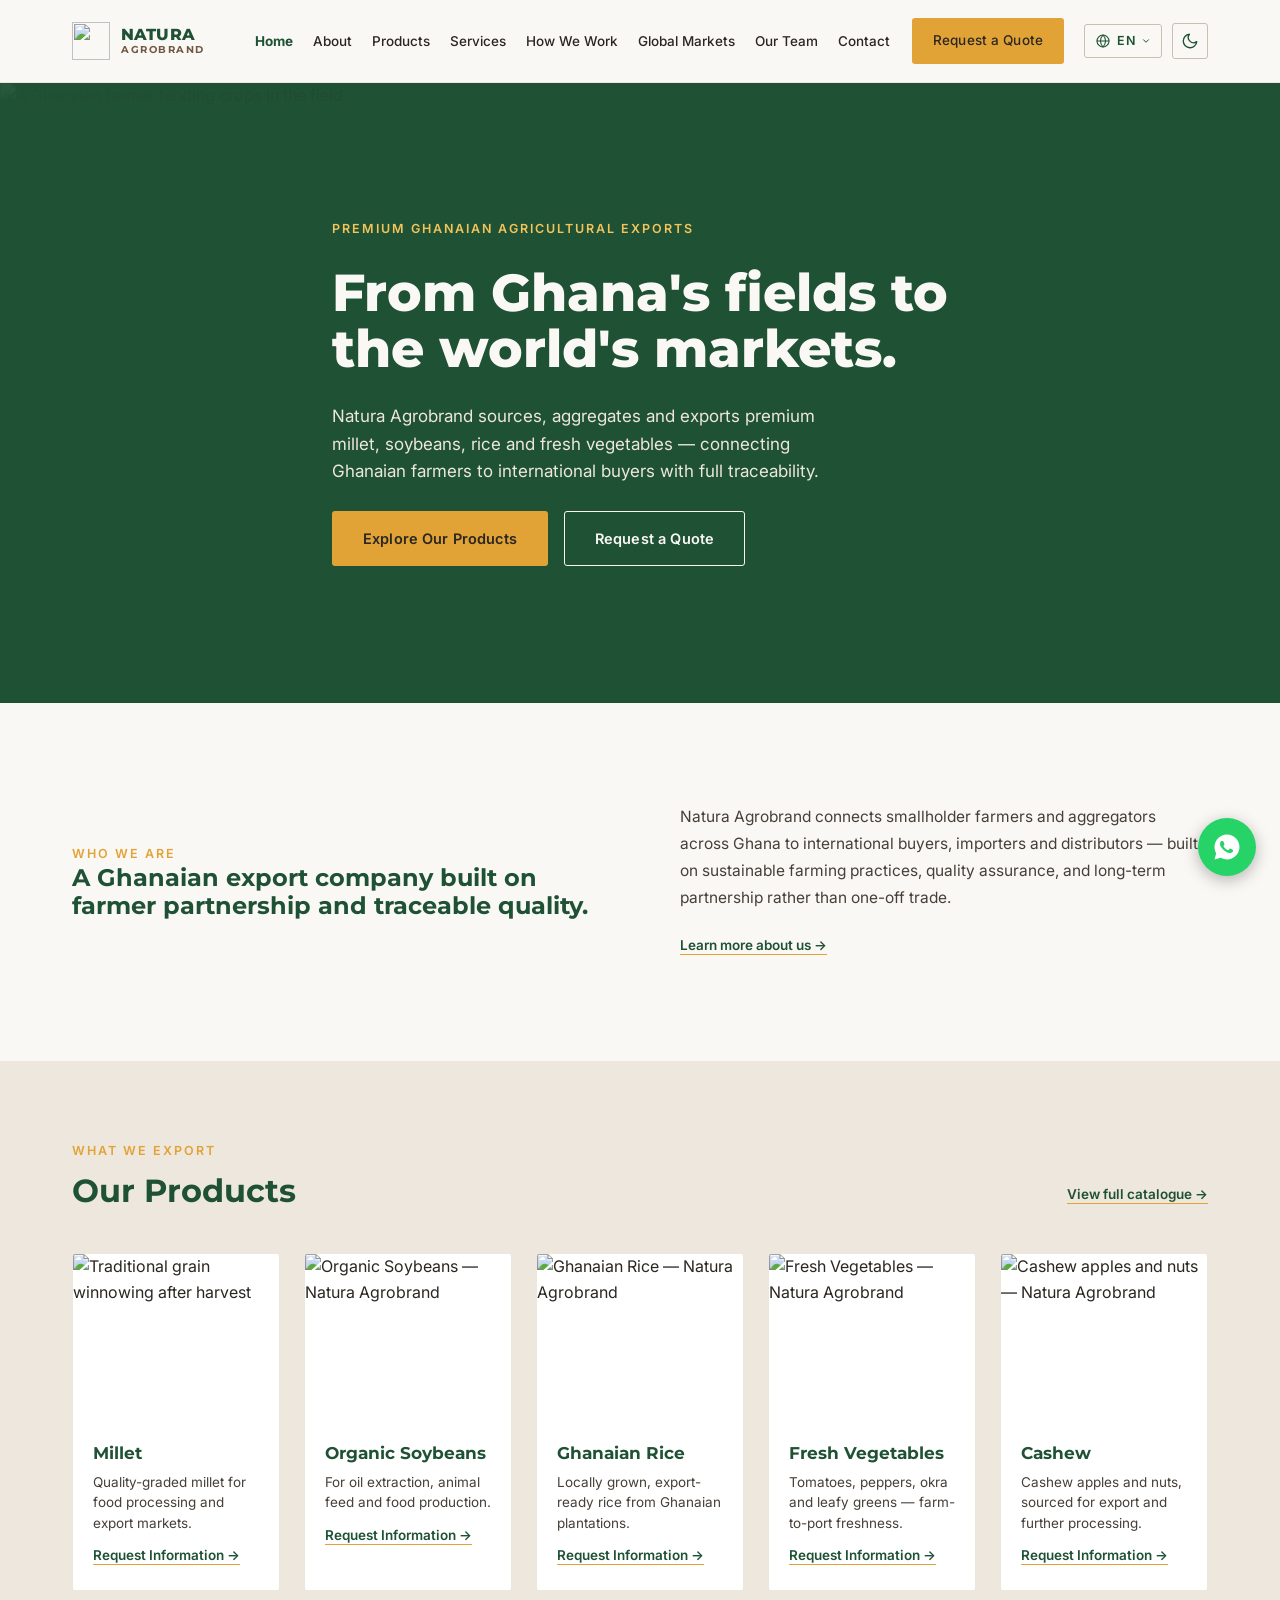
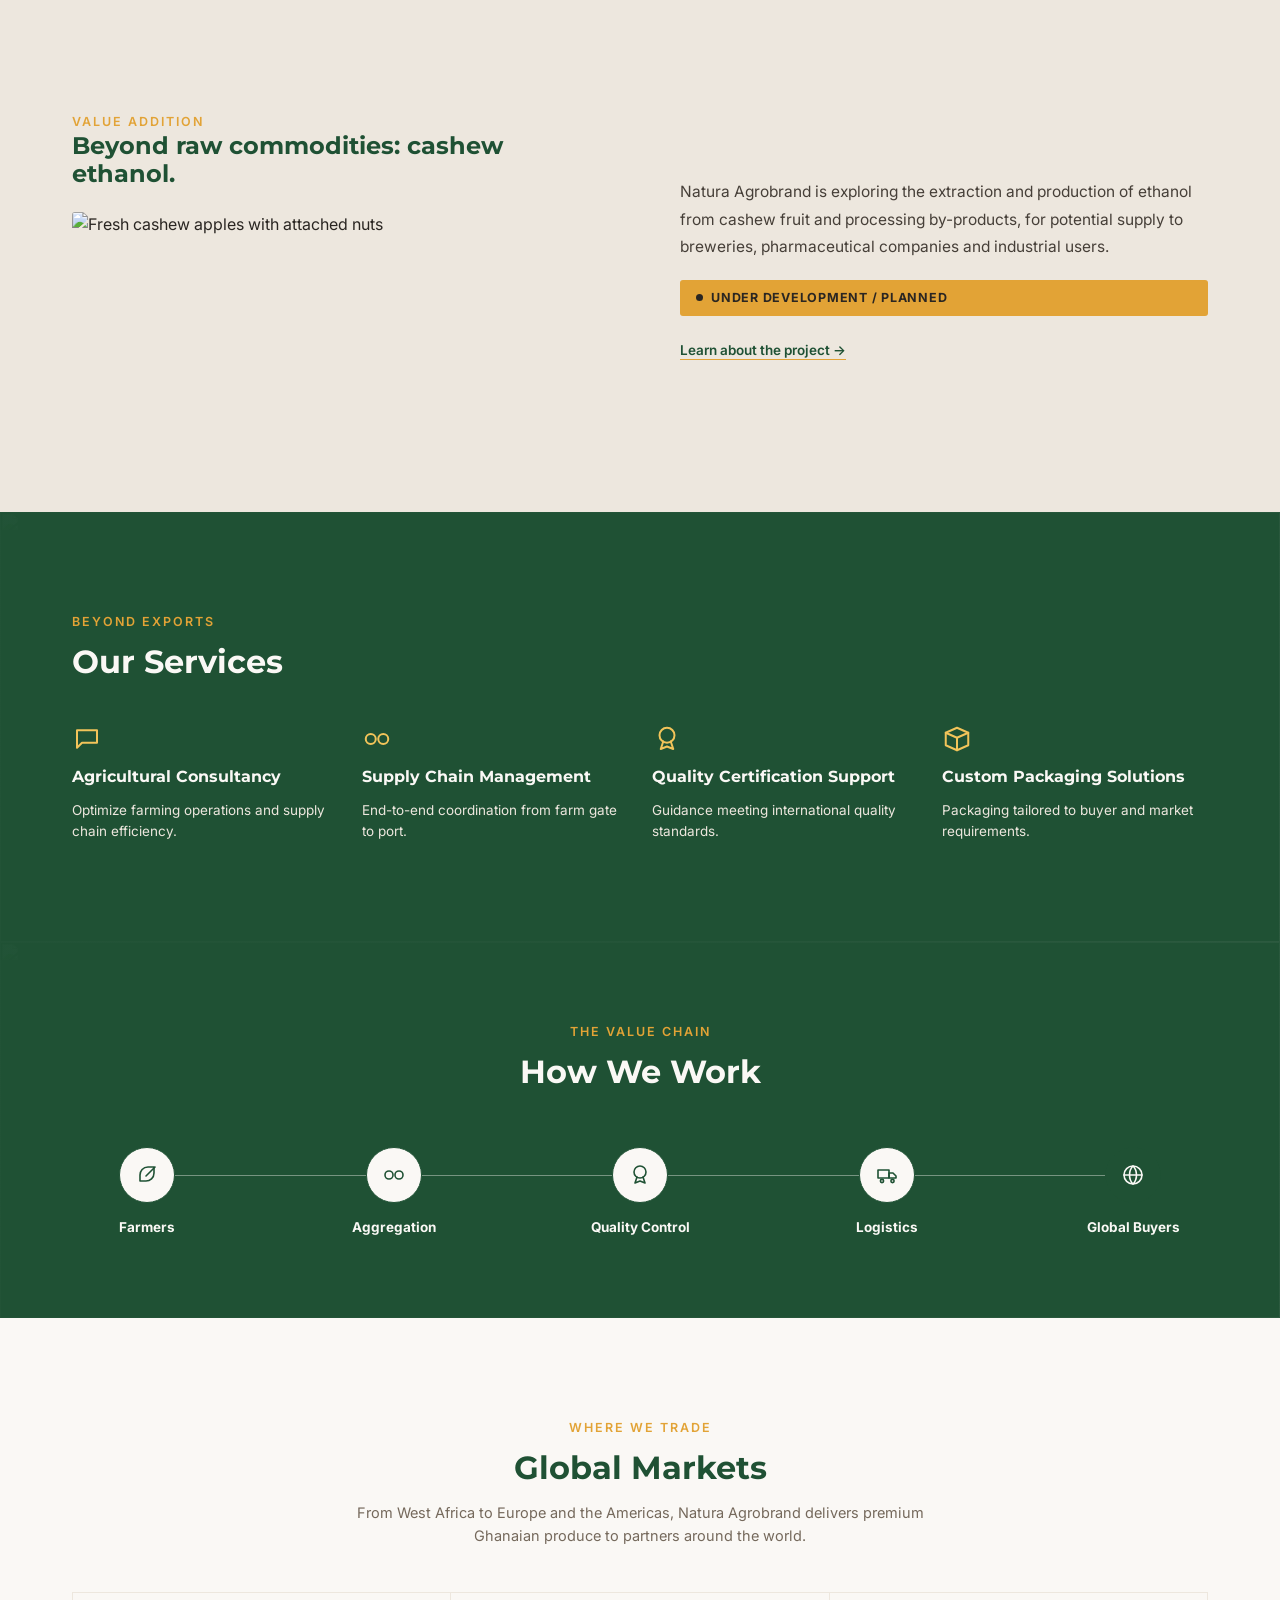
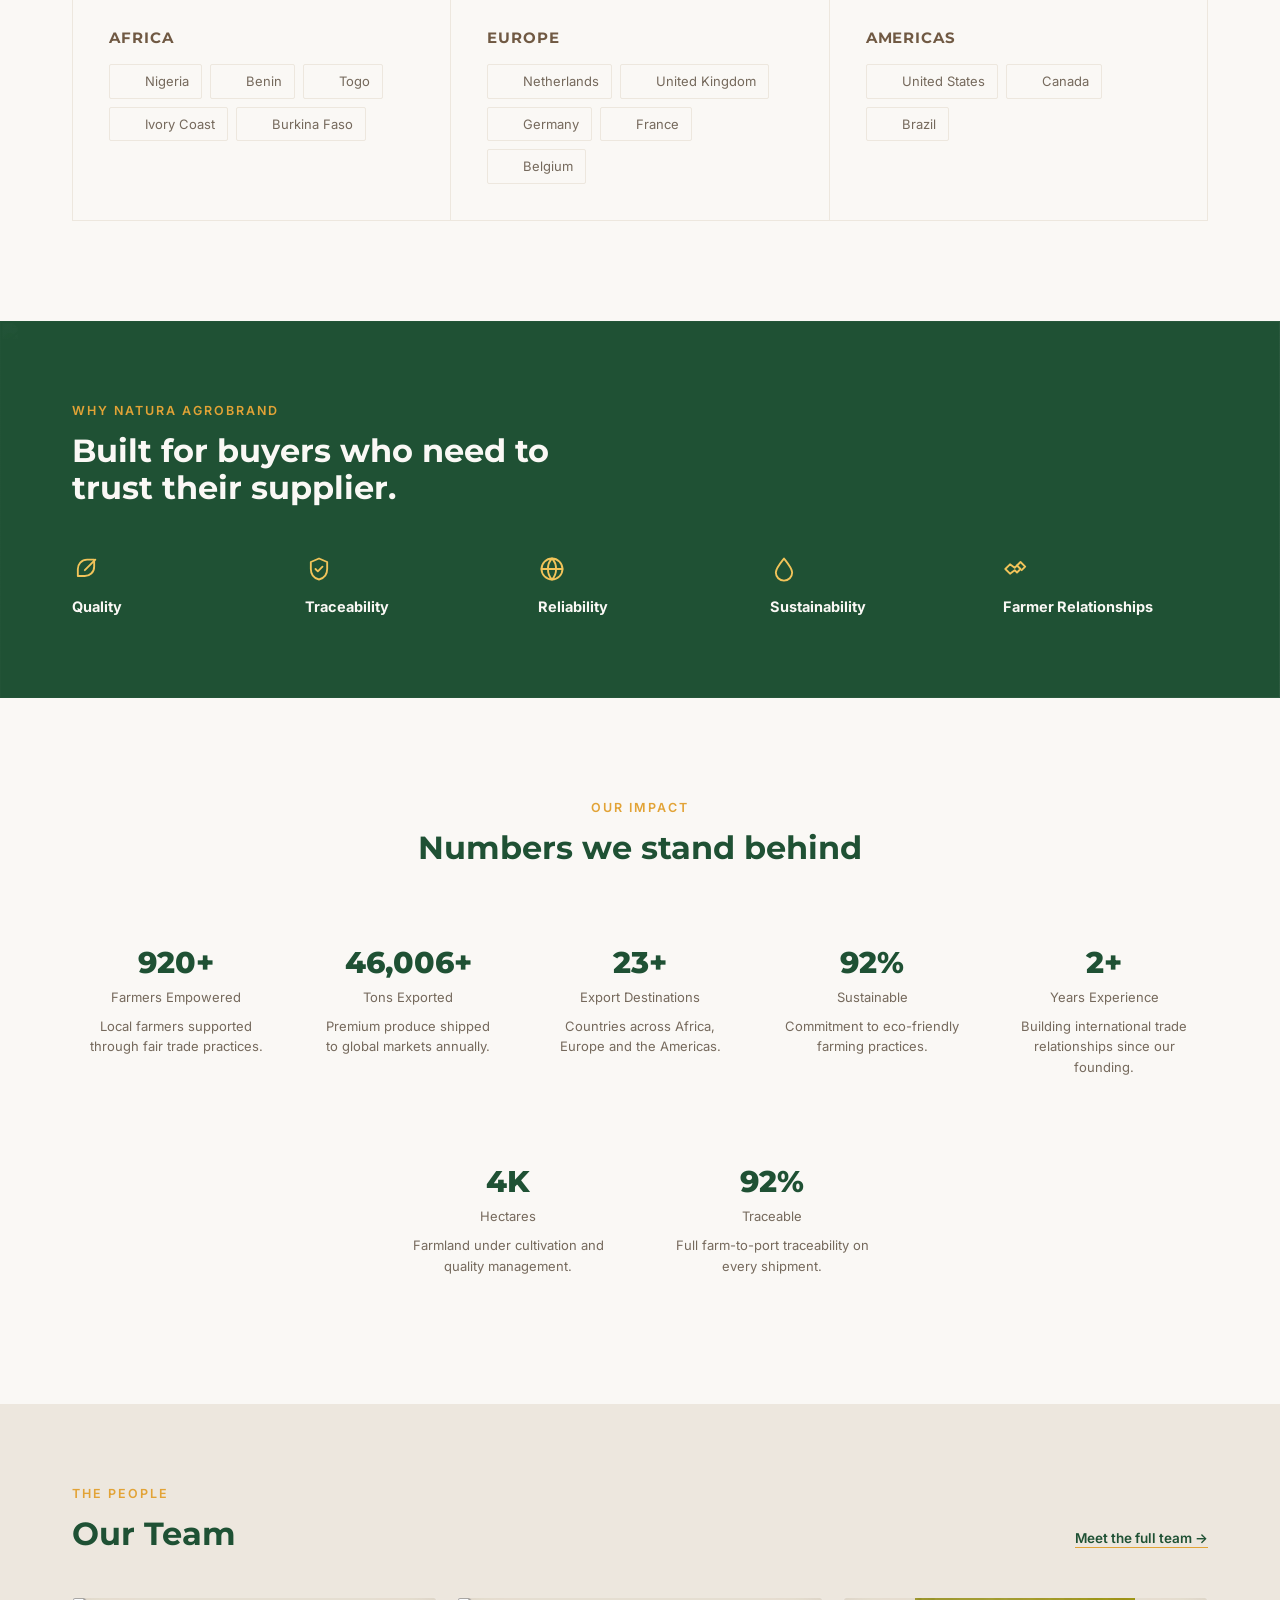
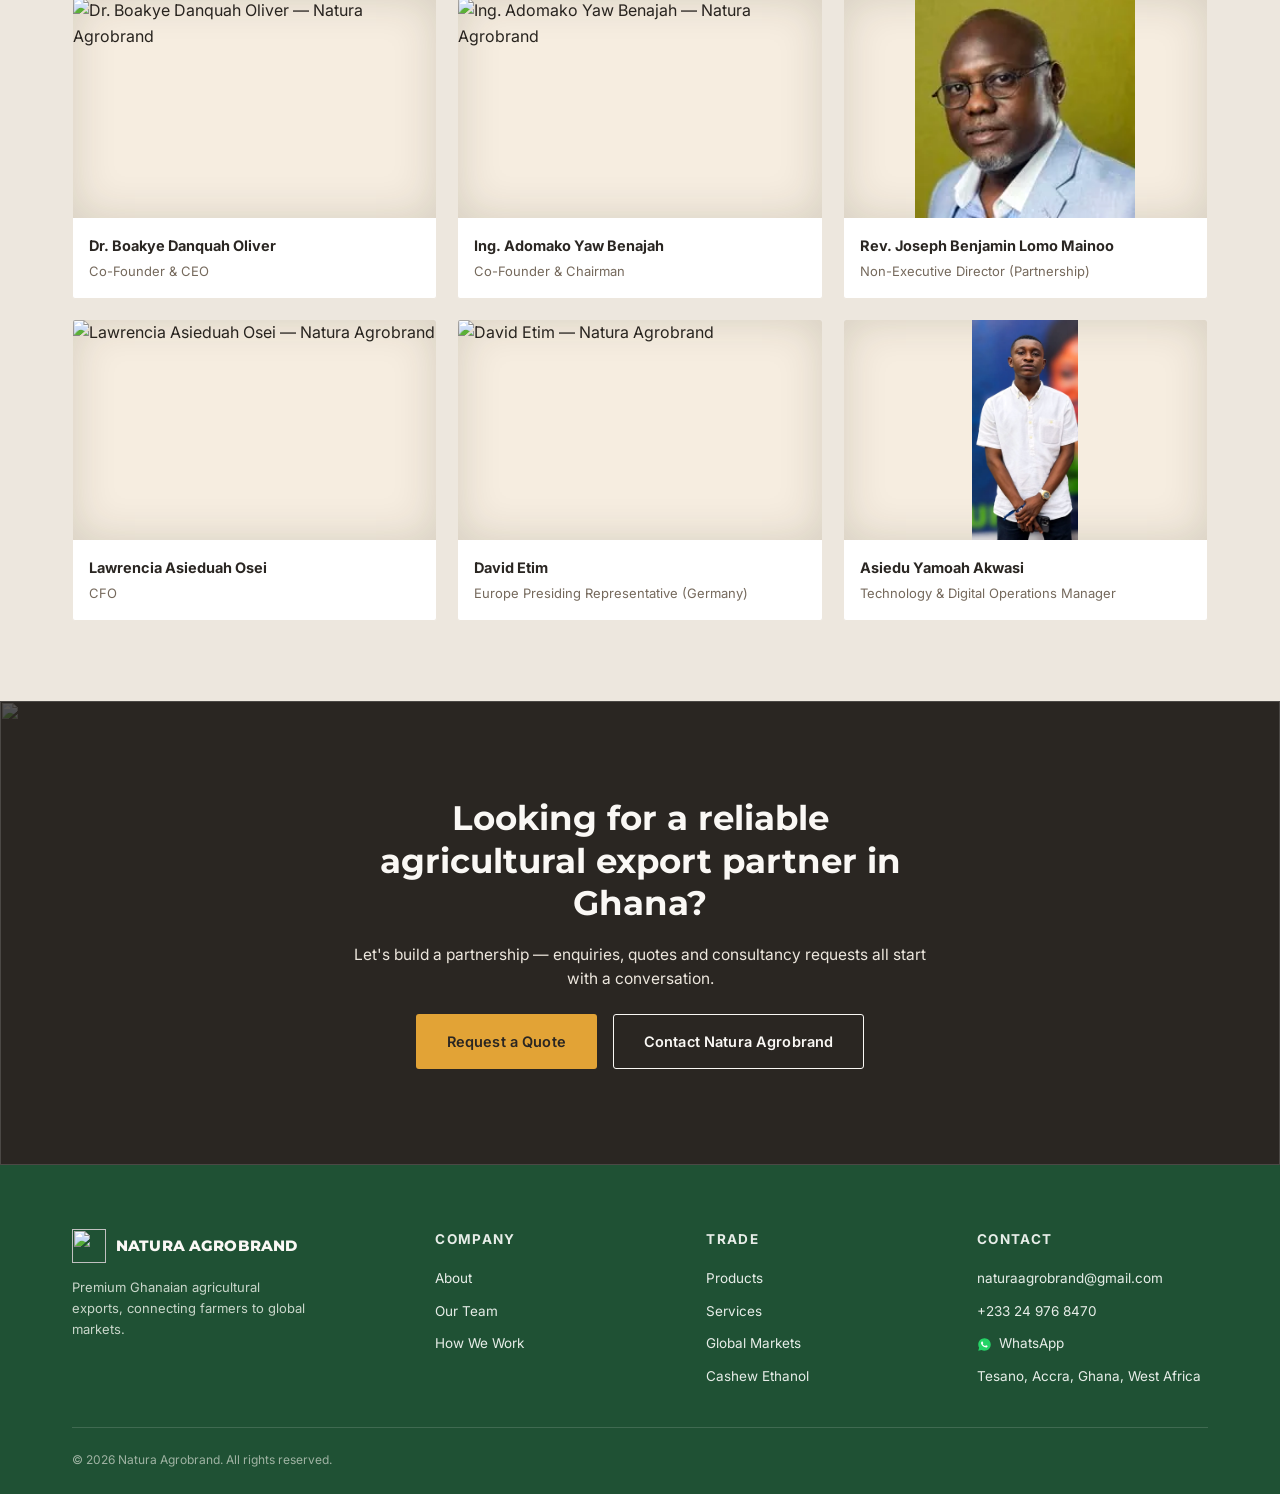
==== commit 903e5e5a: "Add light/dark theme toggle and a new team member - New sun/moon toggle in the header switches betwe" ====
--- a/index.html
+++ b/index.html
@@ -26,6 +26,8 @@
   <link rel="preconnect" href="https://fonts.googleapis.com" />
   <link rel="preconnect" href="https://fonts.gstatic.com" crossorigin />
   <link href="https://fonts.googleapis.com/css2?family=Montserrat:wght@500;700;800&family=Inter:wght@400;500;600&display=swap" rel="stylesheet" />
+  <meta name="theme-color" content="#FAF8F5" />
+  <script>try{if(localStorage.getItem('natura-theme')==='dark')document.documentElement.setAttribute('data-theme','dark')}catch(e){}</script>
   <link rel="stylesheet" href="css/style.css" />
 
   <script type="application/ld+json">
@@ -70,9 +72,9 @@
 
       <div class="lang-switch" translate="no">
         <button type="button" class="lang-btn" aria-haspopup="true" aria-expanded="false" aria-controls="lang-menu" aria-label="Change language">
-          <svg width="16" height="16" viewBox="0 0 24 24" fill="none" stroke="#1F5134" stroke-width="1.6" stroke-linecap="round" stroke-linejoin="round" aria-hidden="true"><circle cx="12" cy="12" r="9"/><path d="M3 12h18M12 3c2.5 2.7 3.8 5.7 3.8 9s-1.3 6.3-3.8 9c-2.5-2.7-3.8-5.7-3.8-9S9.5 5.7 12 3z"/></svg>
+          <svg width="16" height="16" viewBox="0 0 24 24" fill="none" stroke="currentColor" stroke-width="1.6" stroke-linecap="round" stroke-linejoin="round" aria-hidden="true"><circle cx="12" cy="12" r="9"/><path d="M3 12h18M12 3c2.5 2.7 3.8 5.7 3.8 9s-1.3 6.3-3.8 9c-2.5-2.7-3.8-5.7-3.8-9S9.5 5.7 12 3z"/></svg>
           <span class="lang-current">EN</span>
-          <svg width="10" height="10" viewBox="0 0 24 24" fill="none" stroke="#1F5134" stroke-width="2.4" stroke-linecap="round" stroke-linejoin="round" aria-hidden="true"><path d="M6 9l6 6 6-6"/></svg>
+          <svg width="10" height="10" viewBox="0 0 24 24" fill="none" stroke="currentColor" stroke-width="2.4" stroke-linecap="round" stroke-linejoin="round" aria-hidden="true"><path d="M6 9l6 6 6-6"/></svg>
         </button>
         <ul id="lang-menu" class="lang-menu" hidden>
           <li><button type="button" data-lang="en" lang="en">English</button></li>
@@ -82,10 +84,14 @@
           <li><button type="button" data-lang="nl" lang="nl">Nederlands</button></li>
         </ul>
       </div>
+      <button type="button" class="theme-toggle" aria-label="Switch to dark mode" title="Switch to dark mode">
+        <svg class="icon-moon" width="18" height="18" viewBox="0 0 24 24" fill="none" stroke="currentColor" stroke-width="1.8" stroke-linecap="round" stroke-linejoin="round" aria-hidden="true"><path d="M21 12.8A9 9 0 1 1 11.2 3a7 7 0 0 0 9.8 9.8z"/></svg>
+        <svg class="icon-sun" width="18" height="18" viewBox="0 0 24 24" fill="none" stroke="currentColor" stroke-width="1.8" stroke-linecap="round" stroke-linejoin="round" aria-hidden="true"><circle cx="12" cy="12" r="4"/><path d="M12 2v2M12 20v2M4.9 4.9l1.4 1.4M17.7 17.7l1.4 1.4M2 12h2M20 12h2M4.9 19.1l1.4-1.4M17.7 6.3l1.4-1.4"/></svg>
+      </button>
 
       <button type="button" class="menu-toggle" aria-expanded="false" aria-controls="mobile-menu" aria-label="Open menu">
-        <span class="icon-menu"><svg width="22" height="22" viewBox="0 0 24 24" fill="none" stroke="#1F5134" stroke-width="1.6" stroke-linecap="round"><path d="M4 7h16M4 12h16M4 17h16"/></svg></span>
-        <span class="icon-close" hidden><svg width="22" height="22" viewBox="0 0 24 24" fill="none" stroke="#1F5134" stroke-width="1.6" stroke-linecap="round"><path d="M6 6l12 12M18 6L6 18"/></svg></span>
+        <span class="icon-menu"><svg width="22" height="22" viewBox="0 0 24 24" fill="none" stroke="currentColor" stroke-width="1.6" stroke-linecap="round"><path d="M4 7h16M4 12h16M4 17h16"/></svg></span>
+        <span class="icon-close" hidden><svg width="22" height="22" viewBox="0 0 24 24" fill="none" stroke="currentColor" stroke-width="1.6" stroke-linecap="round"><path d="M6 6l12 12M18 6L6 18"/></svg></span>
       </button>
     </div>
 
@@ -251,19 +257,19 @@
         <div class="chain">
           <div class="chain-line" aria-hidden="true"></div>
           <div class="chain-step">
-            <div class="chain-icon"><svg width="24" height="24" viewBox="0 0 24 24" fill="none" stroke="#1F5134" stroke-width="1.6" stroke-linecap="round" stroke-linejoin="round"><path d="M5 12c0-4 3-8 8-8h6v6c0 5-4 8-8 8H5v-6z"/><path d="M11 13 20 4"/></svg></div>
+            <div class="chain-icon"><svg width="24" height="24" viewBox="0 0 24 24" fill="none" stroke="currentColor" stroke-width="1.6" stroke-linecap="round" stroke-linejoin="round"><path d="M5 12c0-4 3-8 8-8h6v6c0 5-4 8-8 8H5v-6z"/><path d="M11 13 20 4"/></svg></div>
             <div class="chain-label">Farmers</div>
           </div>
           <div class="chain-step">
-            <div class="chain-icon"><svg width="24" height="24" viewBox="0 0 24 24" fill="none" stroke="#1F5134" stroke-width="1.6" stroke-linecap="round" stroke-linejoin="round"><rect x="3" y="8" width="8" height="8" rx="4"/><rect x="13" y="8" width="8" height="8" rx="4"/></svg></div>
+            <div class="chain-icon"><svg width="24" height="24" viewBox="0 0 24 24" fill="none" stroke="currentColor" stroke-width="1.6" stroke-linecap="round" stroke-linejoin="round"><rect x="3" y="8" width="8" height="8" rx="4"/><rect x="13" y="8" width="8" height="8" rx="4"/></svg></div>
             <div class="chain-label">Aggregation</div>
           </div>
           <div class="chain-step">
-            <div class="chain-icon"><svg width="24" height="24" viewBox="0 0 24 24" fill="none" stroke="#1F5134" stroke-width="1.6" stroke-linecap="round" stroke-linejoin="round"><circle cx="12" cy="9" r="6"/><path d="M9 14l-2 6 5-2 5 2-2-6"/></svg></div>
+            <div class="chain-icon"><svg width="24" height="24" viewBox="0 0 24 24" fill="none" stroke="currentColor" stroke-width="1.6" stroke-linecap="round" stroke-linejoin="round"><circle cx="12" cy="9" r="6"/><path d="M9 14l-2 6 5-2 5 2-2-6"/></svg></div>
             <div class="chain-label">Quality Control</div>
           </div>
           <div class="chain-step">
-            <div class="chain-icon"><svg width="24" height="24" viewBox="0 0 24 24" fill="none" stroke="#1F5134" stroke-width="1.6" stroke-linecap="round" stroke-linejoin="round"><path d="M3 7h11v8H3z"/><path d="M14 10h4l3 3v2h-7z"/><circle cx="7" cy="18" r="1.6"/><circle cx="17.5" cy="18" r="1.6"/></svg></div>
+            <div class="chain-icon"><svg width="24" height="24" viewBox="0 0 24 24" fill="none" stroke="currentColor" stroke-width="1.6" stroke-linecap="round" stroke-linejoin="round"><path d="M3 7h11v8H3z"/><path d="M14 10h4l3 3v2h-7z"/><circle cx="7" cy="18" r="1.6"/><circle cx="17.5" cy="18" r="1.6"/></svg></div>
             <div class="chain-label">Logistics</div>
           </div>
           <div class="chain-step">
@@ -412,6 +418,10 @@
             <img src="images/team-david.webp" alt="David Etim — Natura Agrobrand" class="team-photo-contain" width="500" height="716" loading="lazy" />
             <div class="team-body"><div class="team-name">David Etim</div><div class="team-title cap">Europe Presiding Representative (Germany)</div></div>
           </div>
+          <div class="team-card">
+            <img src="images/team-akwasi.webp" alt="Asiedu Yamoah Akwasi — Natura Agrobrand" class="team-photo-contain" width="500" height="1036" loading="lazy" />
+            <div class="team-body"><div class="team-name">Asiedu Yamoah Akwasi</div><div class="team-title cap">Technology &amp; Digital Operations Manager</div></div>
+          </div>
         </div>
       </div>
     </section>
--- a/css/style.css
+++ b/css/style.css
@@ -3,19 +3,32 @@
    Palette reverse-engineered from the verified old-site CSS — kept exactly.
    ========================================================================== */
 :root {
+  /* Fixed brand palette: identical in both themes (forest bands, text on them, gold accents). */
   --color-forest: #1F5134;
   --color-forest-light: #3A7854;
   --color-gold: #E2A336;
   --color-gold-light: #F2C45A;
-  --color-earth: #705943;
   --color-cream: #FAF8F5;
   --color-sand: #EDE7DE;
+  --color-error: #b3452f;
+  --ink: #2A2622; /* dark text on gold buttons/badges in both themes */
+
+  /* Theme tokens: light values here, dark overrides in :root[data-theme='dark'] below. */
+  --bg: #FAF8F5;
+  --surface: #FFFFFF;
+  --surface-alt: #EDE7DE;
+  --link: #1F5134; /* forest used as text, border, focus ring and icon colour */
+  --cta-bg: #2A2622;
+  --shadow: rgba(42, 38, 34, 0.14);
+  --shadow-inset: rgba(42, 38, 34, 0.16);
+  --focus-ring: rgba(31, 81, 52, 0.12);
+  --color-earth: #705943;
   --color-text: #2A2622;
   --color-text-muted: #75695c;
   --color-body-copy: #463f38;
   --color-border: #EDE7DE;
-  --color-error: #b3452f;
   --color-placeholder-border: #c9bfae;
+  color-scheme: light;
 
   --font-heading: 'Montserrat', sans-serif;
   --font-body: 'Inter', sans-serif;
@@ -30,15 +43,33 @@
   --container-max: 1200px;
 }
 
+/* Dark theme: deep forest green. Toggled by the header button (js/main.js) via data-theme on <html>. */
+:root[data-theme='dark'] {
+  --bg: #12201A;
+  --surface: #1A2B22;
+  --surface-alt: #16241D;
+  --link: #3DA067;
+  --cta-bg: #0B130F;
+  --shadow: rgba(0, 0, 0, 0.45);
+  --shadow-inset: rgba(0, 0, 0, 0.35);
+  --focus-ring: rgba(61, 160, 103, 0.25);
+  --color-earth: #A6886B;
+  --color-text: #EDE7DE;
+  --color-text-muted: #9E9080;
+  --color-body-copy: #D3CBBF;
+  --color-border: #2A3D33;
+  --color-placeholder-border: #3A4F44;
+  color-scheme: dark;
+}
+
 /* ==========================================================================
    Reset & base
    ========================================================================== */
 *, *::before, *::after { box-sizing: border-box; }
-html { color-scheme: light; }
 
 body {
   margin: 0;
-  background: var(--color-cream);
+  background: var(--bg);
   color: var(--color-text);
   font-family: var(--font-body);
   font-size: 16px;
@@ -48,19 +79,21 @@
 
 h1, h2, h3, h4, h5, h6 {
   font-family: var(--font-heading);
-  color: var(--color-forest);
+  color: var(--link);
   margin: 0;
   line-height: 1.15;
 }
 
 p { margin: 0; }
 img { max-width: 100%; display: block; }
-a { color: var(--color-forest); text-decoration: none; }
+/* Inline icons drawn in the theme's accent colour (forest in light, lighter green in dark). */
+svg[stroke='currentColor'] { color: var(--link); }
+a { color: var(--link); text-decoration: none; }
 a:hover { color: var(--color-gold); }
 
 a:focus-visible, button:focus-visible, .btn:focus-visible,
 input:focus-visible, select:focus-visible, textarea:focus-visible {
-  outline: 2px solid var(--color-forest);
+  outline: 2px solid var(--link);
   outline-offset: 2px;
 }
 
@@ -84,7 +117,7 @@
 .wrap { max-width: var(--container-max); margin: 0 auto; padding: 0 var(--space-6); }
 .section { padding: 100px 0; }
 .section-tight { padding: 80px 0; }
-.section-sand { background: var(--color-sand); }
+.section-sand { background: var(--surface-alt); }
 .section-forest { background: var(--color-forest); }
 .section-forest h1, .section-forest h2, .section-forest h3, .section-forest h4 { color: var(--color-cream); }
 
@@ -106,12 +139,12 @@
 
 .status-badge {
   display: inline-flex; align-items: center; gap: 8px;
-  background: var(--color-gold); color: var(--color-text);
+  background: var(--color-gold); color: var(--ink);
   font-family: var(--font-body); font-weight: 700; font-size: 12.5px;
   letter-spacing: 0.06em; text-transform: uppercase;
   padding: 8px 16px; border-radius: 3px;
 }
-.status-badge-dot { width: 7px; height: 7px; border-radius: 50%; background: var(--color-text); flex-shrink: 0; }
+.status-badge-dot { width: 7px; height: 7px; border-radius: 50%; background: var(--ink); flex-shrink: 0; }
 .status-badge-hero { margin-top: 20px; }
 .grid-3-spaced { margin-top: 44px; }
 .cap { font-size: 13px; color: var(--color-text-muted); line-height: 1.6; }
@@ -133,38 +166,40 @@
 }
 .btn-primary { background: var(--color-forest); color: var(--color-cream); }
 .btn-primary:hover { background: var(--color-forest-light); color: var(--color-cream); }
-.btn-gold { background: var(--color-gold); color: var(--color-text); }
-.btn-gold:hover { background: var(--color-gold-light); color: var(--color-text); }
-.btn-outline-dark { border-color: var(--color-forest); color: var(--color-forest); background: transparent; }
-.btn-outline-dark:hover { background: var(--color-forest); color: var(--color-cream); }
+.btn-gold { background: var(--color-gold); color: var(--ink); }
+.btn-gold:hover { background: var(--color-gold-light); color: var(--ink); }
+.btn-outline-dark { border-color: var(--link); color: var(--link); background: transparent; }
+.btn-outline-dark:hover { background: var(--color-forest); border-color: var(--color-forest); color: var(--color-cream); }
 .btn-outline-light { border-color: var(--color-cream); color: var(--color-cream); background: transparent; }
 .btn-outline-light:hover { background: var(--color-cream); color: var(--color-forest); }
-.btn-ghost { padding: 4px 0; color: var(--color-forest); text-decoration: underline; text-decoration-color: var(--color-gold); text-underline-offset: 4px; font-weight: 600; font-size: 13.5px; }
+.btn-ghost { padding: 4px 0; color: var(--link); text-decoration: underline; text-decoration-color: var(--color-gold); text-underline-offset: 4px; font-weight: 600; font-size: 13.5px; }
 .btn-ghost:hover { color: var(--color-gold); }
 
 /* ==========================================================================
    Cards
    ========================================================================== */
-.card { background: #FFFFFF; border: 1px solid var(--color-border); border-radius: var(--radius); }
+.card { background: var(--surface); border: 1px solid var(--color-border); border-radius: var(--radius); }
 
 /* ==========================================================================
    Nav
    ========================================================================== */
-.site-nav { position: relative; z-index: 100; background: var(--color-cream); border-bottom: 1px solid var(--color-border); }
+.site-nav { position: relative; z-index: 100; background: var(--bg); border-bottom: 1px solid var(--color-border); }
 .nav-inner { display: flex; align-items: center; justify-content: space-between; padding: 18px var(--space-6); }
 .brand { display: flex; align-items: center; gap: 11px; }
-.brand:hover { color: var(--color-forest); }
+.brand:hover { color: var(--link); }
 .brand img { width: 38px; height: 38px; object-fit: contain; }
 .brand-text { display: flex; flex-direction: column; line-height: 1.15; }
-.brand-name { font-family: var(--font-heading); font-weight: 800; font-size: 16px; color: var(--color-forest); letter-spacing: 0.01em; }
+.brand-name { font-family: var(--font-heading); font-weight: 800; font-size: 16px; color: var(--link); letter-spacing: 0.01em; }
 .brand-sub { font-family: var(--font-heading); font-weight: 700; font-size: 9.5px; letter-spacing: 0.16em; color: var(--color-earth); }
 
 .desktop-nav { display: flex; align-items: center; gap: 22px; margin-left: auto; }
 .desktop-nav ul { list-style: none; display: flex; gap: 20px; margin: 0; padding: 0; }
 .desktop-nav a { font-size: 13.5px; font-weight: 500; color: var(--color-text); }
-.desktop-nav a:hover { color: var(--color-forest); }
-.desktop-nav a[aria-current='page'] { color: var(--color-forest); font-weight: 700; }
+.desktop-nav a:hover { color: var(--link); }
+.desktop-nav a[aria-current='page'] { color: var(--link); font-weight: 700; }
 .nav-cta { padding: 11px 20px; font-size: 12.5px; }
+.desktop-nav .nav-cta { color: var(--ink); }
+.desktop-nav .nav-cta:hover { color: var(--color-forest); }
 
 .menu-toggle { display: none; background: none; border: none; padding: 6px; cursor: pointer; }
 .mobile-menu { background: var(--color-forest); padding: var(--space-5); }
@@ -173,33 +208,51 @@
 .mobile-menu a[aria-current='page'] { color: var(--color-gold-light); font-weight: 700; }
 .mobile-cta { width: 100%; }
 
-@media (max-width: 1120px) {
+@media (max-width: 1180px) {
   .desktop-nav { display: none; }
   .menu-toggle { display: flex; }
 }
 
 /* Language switcher (drives the Google Translate widget, see js/main.js) */
 .lang-switch { position: relative; margin-left: 20px; }
-@media (max-width: 1120px) { .lang-switch { margin-left: auto; margin-right: 8px; } }
+@media (max-width: 1180px) { .lang-switch { margin-left: auto; margin-right: 8px; } }
 .lang-btn {
   display: inline-flex; align-items: center; gap: 6px;
   background: transparent; border: 1px solid var(--color-placeholder-border); border-radius: var(--radius);
   padding: 8px 10px; cursor: pointer;
-  font-family: var(--font-body); font-size: 12.5px; font-weight: 600; letter-spacing: 0.04em; color: var(--color-forest);
-}
-.lang-btn:hover, .lang-btn[aria-expanded='true'] { border-color: var(--color-forest); }
+  font-family: var(--font-body); font-size: 12.5px; font-weight: 600; letter-spacing: 0.04em; color: var(--link);
+}
+.lang-btn:hover, .lang-btn[aria-expanded='true'] { border-color: var(--link); }
 .lang-menu {
   list-style: none; margin: 0; padding: 6px 0;
   position: absolute; right: 0; top: calc(100% + 6px); z-index: 1; min-width: 150px;
-  background: #FFFFFF; border: 1px solid var(--color-border); border-radius: var(--radius);
-  box-shadow: 0 8px 24px rgba(42, 38, 34, 0.14);
+  background: var(--surface); border: 1px solid var(--color-border); border-radius: var(--radius);
+  box-shadow: 0 8px 24px var(--shadow);
 }
 .lang-menu button {
   display: block; width: 100%; text-align: left; background: none; border: none; cursor: pointer;
   padding: 9px 16px; font-family: var(--font-body); font-size: 13.5px; color: var(--color-text);
 }
-.lang-menu button:hover { background: var(--color-sand); }
-.lang-menu button[aria-current='true'] { color: var(--color-forest); font-weight: 700; }
+.lang-menu button:hover { background: var(--surface-alt); }
+.lang-menu button[aria-current='true'] { color: var(--link); font-weight: 700; }
+
+/* Light/dark toggle (see js/main.js). Moon shows in light mode, sun in dark mode. */
+.theme-toggle {
+  display: inline-flex; align-items: center; justify-content: center;
+  width: 36px; height: 36px; margin-left: 10px; padding: 0;
+  background: transparent; border: 1px solid var(--color-placeholder-border); border-radius: var(--radius);
+  color: var(--link); cursor: pointer;
+}
+.theme-toggle:hover { border-color: var(--link); }
+.theme-toggle .icon-sun { display: none; }
+:root[data-theme='dark'] .theme-toggle .icon-moon { display: none; }
+:root[data-theme='dark'] .theme-toggle .icon-sun { display: block; }
+@media (max-width: 1180px) { .theme-toggle { margin-left: 0; margin-right: 4px; } }
+@media (max-width: 480px) { .nav-inner { padding-left: 16px; padding-right: 16px; } }
+
+/* Dark-theme refinements */
+:root[data-theme='dark'] .site-nav .brand img { border-radius: 6px; }
+:root[data-theme='dark'] .site-footer { border-top: 1px solid rgba(250, 248, 245, 0.08); }
 
 /* Hide Google Translate's own banner/tooltip so only our switcher shows */
 body { top: 0 !important; }
@@ -261,10 +314,10 @@
 .field-label { display: block; font-size: 13px; font-weight: 600; color: var(--color-text); margin-bottom: 8px; }
 .field-input, .field-select, .field-textarea {
   width: 100%; font-family: var(--font-body); font-size: 14.5px; color: var(--color-text);
-  background: #FFFFFF; border: 1.5px solid var(--color-border); border-radius: var(--radius); padding: 13px 14px;
+  background: var(--surface); border: 1.5px solid var(--color-border); border-radius: var(--radius); padding: 13px 14px;
 }
 .field-input:focus, .field-select:focus, .field-textarea:focus {
-  outline: none; border-color: var(--color-forest); box-shadow: 0 0 0 3px rgba(31,81,52,0.12);
+  outline: none; border-color: var(--link); box-shadow: 0 0 0 3px var(--focus-ring);
 }
 .field-textarea { resize: vertical; min-height: 120px; }
 
@@ -291,13 +344,12 @@
 .grid-4 { display: grid; grid-template-columns: repeat(4, 1fr); gap: 24px; }
 .products-grid-5 { grid-template-columns: repeat(5, 1fr); }
 .grid-5 { display: grid; grid-template-columns: repeat(5, 1fr); gap: 28px; }
-.team-preview-grid { display: grid; grid-template-columns: repeat(5, 1fr); gap: 20px; }
-@media (max-width: 900px) { .team-preview-grid { grid-template-columns: repeat(3, 1fr); } }
+.team-preview-grid { display: grid; grid-template-columns: repeat(3, 1fr); gap: 20px; }
 @media (max-width: 560px) { .team-preview-grid { grid-template-columns: repeat(2, 1fr); } }
 @media (max-width: 400px) { .team-preview-grid { grid-template-columns: 1fr; } }
 
 /* product card */
-.product-card { background: #FFFFFF; border: 1px solid var(--color-border); border-radius: var(--radius); display: flex; flex-direction: column; overflow: hidden; }
+.product-card { background: var(--surface); border: 1px solid var(--color-border); border-radius: var(--radius); display: flex; flex-direction: column; overflow: hidden; }
 .product-card img.product-photo { width: 100%; height: 170px; object-fit: cover; }
 .product-body { padding: 20px; display: flex; flex-direction: column; gap: 8px; align-items: flex-start; }
 .product-body h3 { font-size: 17px; }
@@ -313,13 +365,17 @@
 .chain-line { position: absolute; top: 28px; left: 60px; right: 60px; height: 1.5px; background: var(--color-placeholder-border); }
 .why-section .chain-line { background: rgba(250, 248, 245, 0.4); }
 .chain-step { display: flex; flex-direction: column; align-items: center; gap: 14px; width: 150px; position: relative; }
-.chain-icon { width: 56px; height: 56px; border-radius: 50%; background: var(--color-cream); border: 1.5px solid var(--color-forest); display: flex; align-items: center; justify-content: center; }
+.chain-icon { width: 56px; height: 56px; border-radius: 50%; background: var(--bg); border: 1.5px solid var(--link); display: flex; align-items: center; justify-content: center; }
 .chain-icon.last { background: var(--color-forest); border-color: var(--color-forest); }
+/* Inside the (always forest) "why" band the icon circles stay cream with forest strokes in both themes. */
+.why-section .chain-icon { background: var(--color-cream); border-color: var(--color-forest); }
+.why-section .chain-icon.last { background: var(--color-forest); }
+.why-section .chain-icon svg { color: var(--color-forest); }
 .chain-label { font-size: 13.5px; font-weight: 700; text-align: center; }
 .why-section .chain-label { color: var(--color-cream); }
 
-.markets-grid { display: grid; grid-template-columns: repeat(3, 1fr); gap: 1px; background: var(--color-sand); margin-top: 44px; border: 1px solid var(--color-sand); }
-.market-col { background: var(--color-cream); padding: 36px; }
+.markets-grid { display: grid; grid-template-columns: repeat(3, 1fr); gap: 1px; background: var(--surface-alt); margin-top: 44px; border: 1px solid var(--surface-alt); }
+.market-col { background: var(--bg); padding: 36px; }
 .market-col h4 { font-size: 15px; letter-spacing: 0.06em; text-transform: uppercase; color: var(--color-earth); }
 .chips { display: flex; flex-wrap: wrap; gap: 8px; margin-top: 18px; }
 .chip { display: inline-flex; align-items: center; gap: 7px; font-size: 13px; color: var(--color-text-muted); border: 1px solid var(--color-border); padding: 6px 12px; border-radius: 2px; }
@@ -336,11 +392,11 @@
 
 .stats-grid { display: flex; flex-wrap: wrap; justify-content: center; gap: 24px; margin-top: 44px; text-align: center; }
 .stat-block { flex: 1 1 200px; max-width: 240px; padding: 28px 16px; }
-.stat-value { font-family: var(--font-heading); font-weight: 800; font-size: 30px; color: var(--color-forest); }
+.stat-value { font-family: var(--font-heading); font-weight: 800; font-size: 30px; color: var(--link); }
 .stat-desc { font-size: 13px; color: var(--color-text-muted); line-height: 1.6; margin-top: 8px; }
 .impact-note { text-align: center; margin-top: 20px; }
 
-.final-cta { position: relative; padding: 96px 0; background: #2A2622; overflow: hidden; }
+.final-cta { position: relative; padding: 96px 0; background: var(--cta-bg); overflow: hidden; }
 .final-cta-img { position: absolute; inset: 0; width: 100%; height: 100%; object-fit: cover; opacity: .22; }
 .final-cta-content { position: relative; text-align: center; max-width: 640px; margin: 0 auto; }
 .final-cta-content h2 { font-size: 34px; color: var(--color-cream); line-height: 1.25; }
@@ -348,11 +404,11 @@
 .final-cta-content .btn { margin-top: 22px; }
 
 /* team card */
-.team-card { background: #FFFFFF; border: 1px solid var(--color-border); border-radius: var(--radius); overflow: hidden; }
+.team-card { background: var(--surface); border: 1px solid var(--color-border); border-radius: var(--radius); overflow: hidden; }
 .team-card img {
   width: 100%; height: 220px; object-fit: cover; object-position: top;
   filter: sepia(7%) saturate(1.05) contrast(1.03);
-  box-shadow: inset 0 0 44px rgba(42, 38, 34, 0.16);
+  box-shadow: inset 0 0 44px var(--shadow-inset);
 }
 /* David's source photo is already a tight face-fill crop with no extra
    headroom to crop into — contain (not cover) keeps his face at a scale
@@ -398,7 +454,7 @@
 .story-copy { display: flex; flex-direction: column; gap: 18px; }
 .story-copy p { font-size: 15.5px; line-height: 1.75; color: var(--color-body-copy); }
 .mv-grid { display: grid; grid-template-columns: 1fr 1fr; gap: 24px; }
-.mv-card { background: #FFFFFF; border: 1px solid var(--color-border); border-radius: var(--radius); padding: 32px; }
+.mv-card { background: var(--surface); border: 1px solid var(--color-border); border-radius: var(--radius); padding: 32px; }
 .mv-card h3 { font-size: 22px; }
 .mv-card p { font-size: 15px; line-height: 1.65; color: var(--color-body-copy); margin-top: 14px; }
 .values-grid { display: grid; grid-template-columns: repeat(5, 1fr); gap: 28px; margin-top: 44px; }
@@ -435,7 +491,7 @@
 .service-row { display: grid; grid-template-columns: 72px 1fr; gap: 28px; padding: 40px 0; border-bottom: 1px solid var(--color-border); }
 .service-row:first-child { padding-top: 0; }
 .service-row:last-child { border-bottom: none; }
-.service-icon { width: 56px; height: 56px; border-radius: 50%; background: var(--color-sand); display: flex; align-items: center; justify-content: center; }
+.service-icon { width: 56px; height: 56px; border-radius: 50%; background: var(--surface-alt); display: flex; align-items: center; justify-content: center; }
 .service-content h2 { font-size: 22px; }
 .service-desc { font-size: 15px; line-height: 1.7; color: var(--color-body-copy); margin-top: 12px; max-width: 640px; }
 .service-who { font-size: 13.5px; color: var(--color-text-muted); margin-top: 12px; }
@@ -447,8 +503,8 @@
 .steps { display: flex; flex-direction: column; }
 .step { display: grid; grid-template-columns: 64px 1fr; gap: 28px; }
 .step-marker { display: flex; flex-direction: column; align-items: center; }
-.step-icon { width: 56px; height: 56px; border-radius: 50%; flex-shrink: 0; background: var(--color-cream); border: 1.5px solid var(--color-forest); display: flex; align-items: center; justify-content: center; }
-.step-icon.last { background: var(--color-forest); }
+.step-icon { width: 56px; height: 56px; border-radius: 50%; flex-shrink: 0; background: var(--bg); border: 1.5px solid var(--link); display: flex; align-items: center; justify-content: center; }
+.step-icon.last { background: var(--color-forest); border-color: var(--color-forest); }
 .step-line { width: 1.5px; flex: 1; background: var(--color-placeholder-border); margin: 8px 0; min-height: 40px; }
 .step-body { padding-bottom: 44px; }
 .step-body h2 { font-size: 22px; margin-top: 6px; }
@@ -462,7 +518,7 @@
    Global Markets page
    ========================================================================== */
 .regions { display: grid; grid-template-columns: repeat(3, 1fr); gap: 24px; }
-.region-card { background: #FFFFFF; border: 1px solid var(--color-border); border-radius: var(--radius); padding: 32px; }
+.region-card { background: var(--surface); border: 1px solid var(--color-border); border-radius: var(--radius); padding: 32px; }
 .region-card h2 { font-size: 20px; letter-spacing: 0.02em; }
 .region-card ul { list-style: none; margin: 20px 0 0; padding: 0; display: flex; flex-direction: column; gap: 10px; }
 .region-card li { font-size: 14.5px; color: var(--color-body-copy); padding-left: 16px; position: relative; }
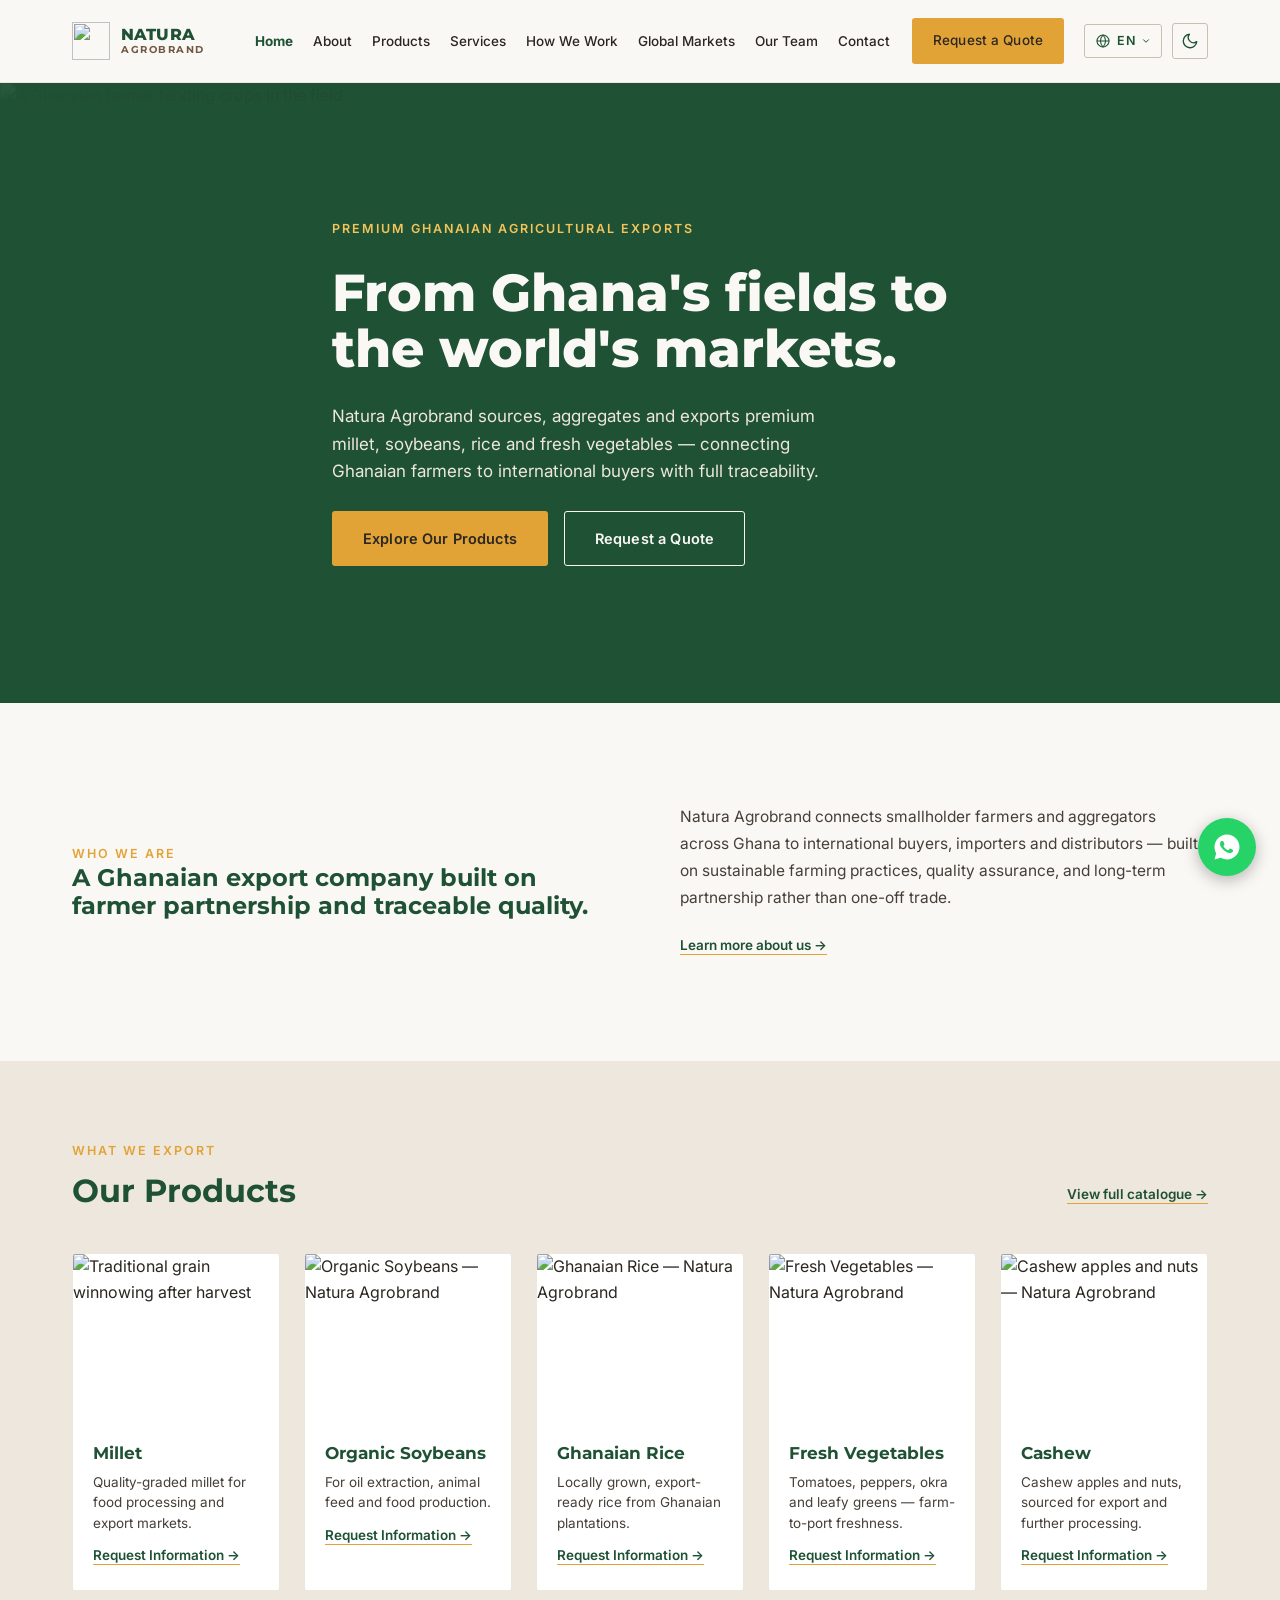
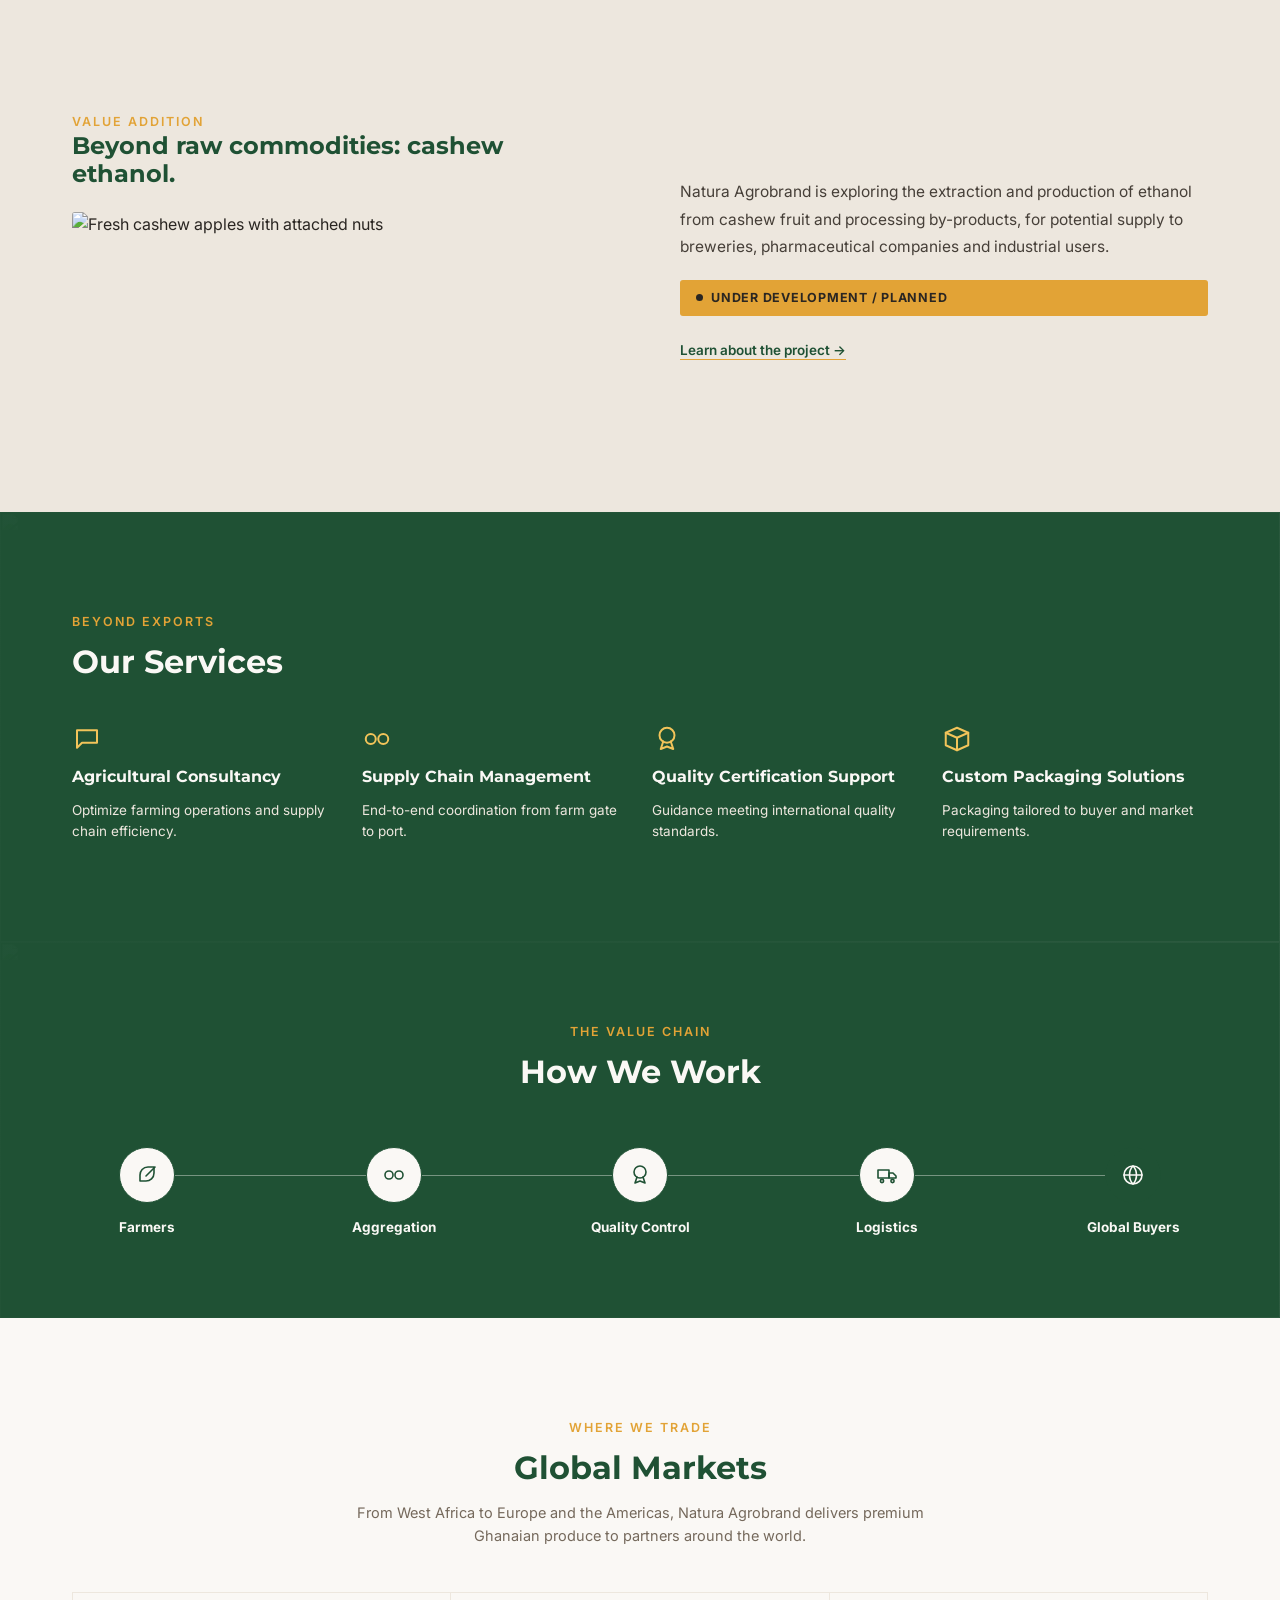
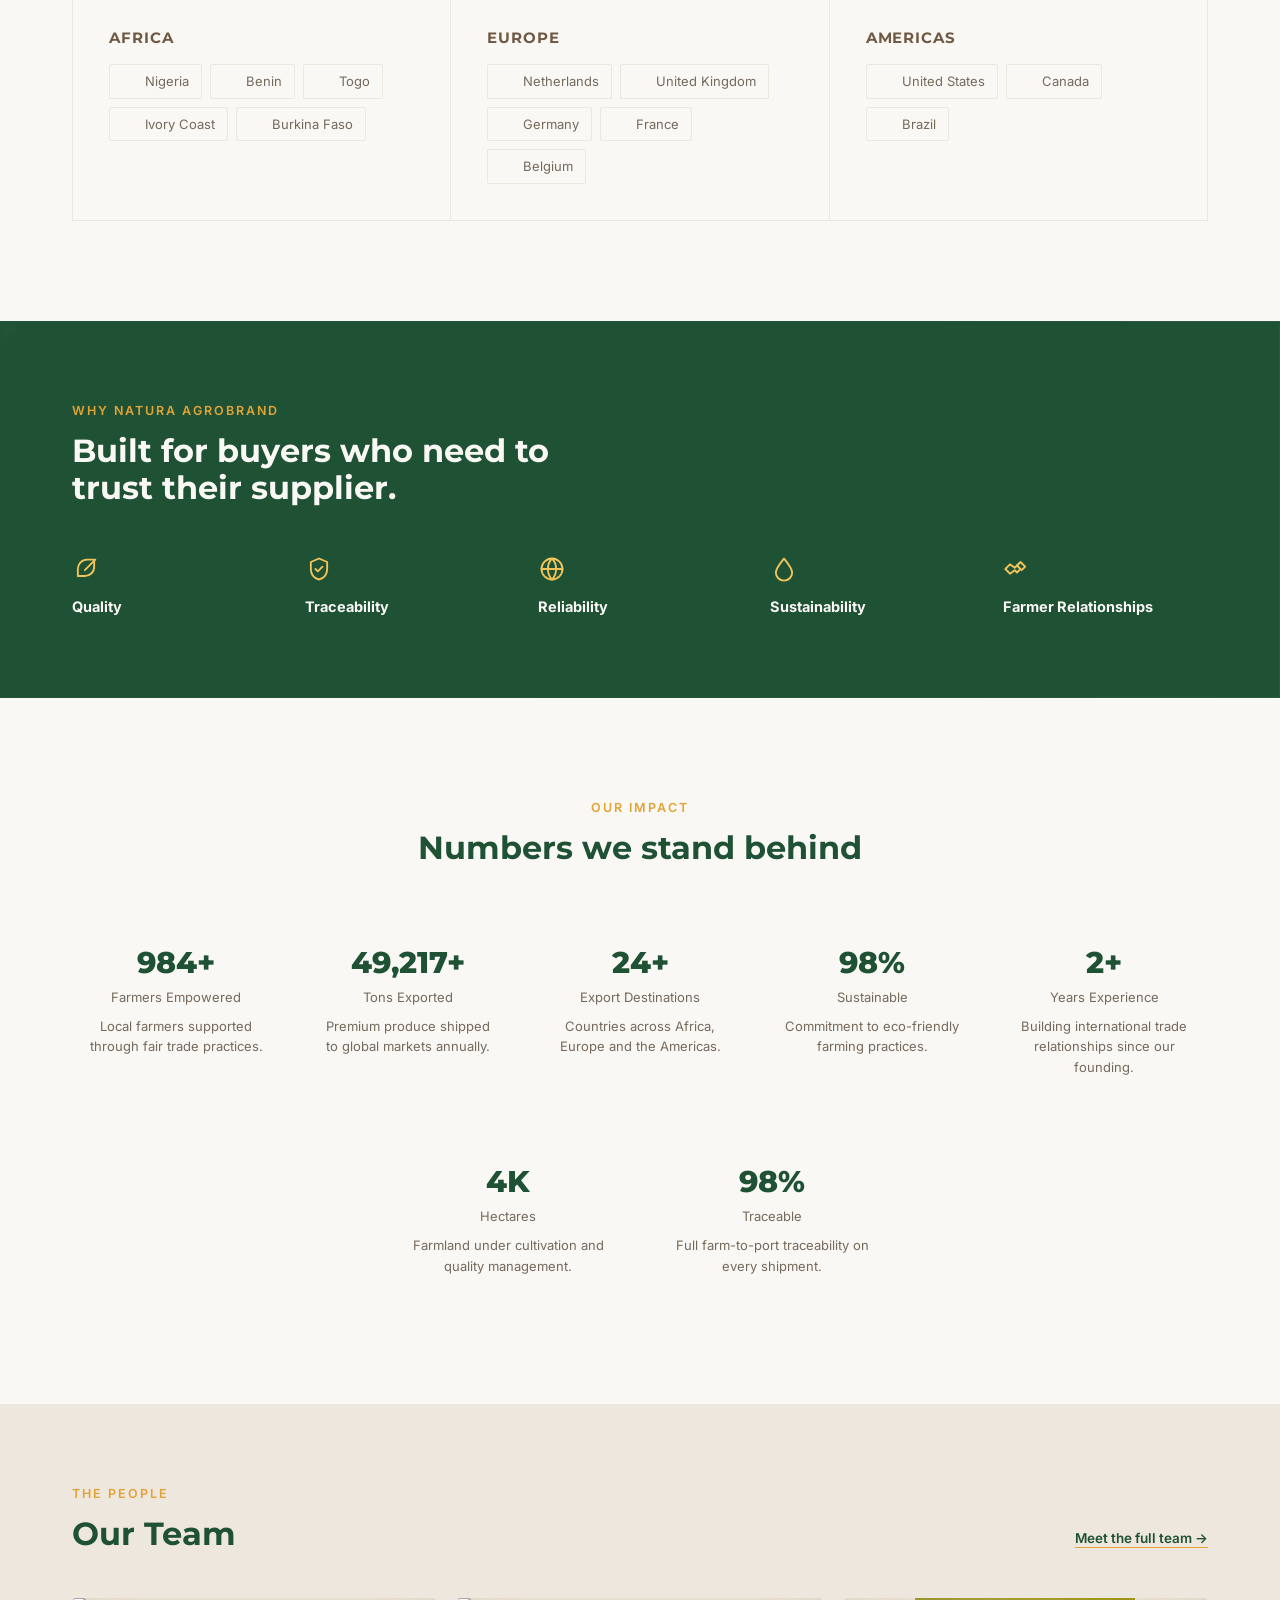
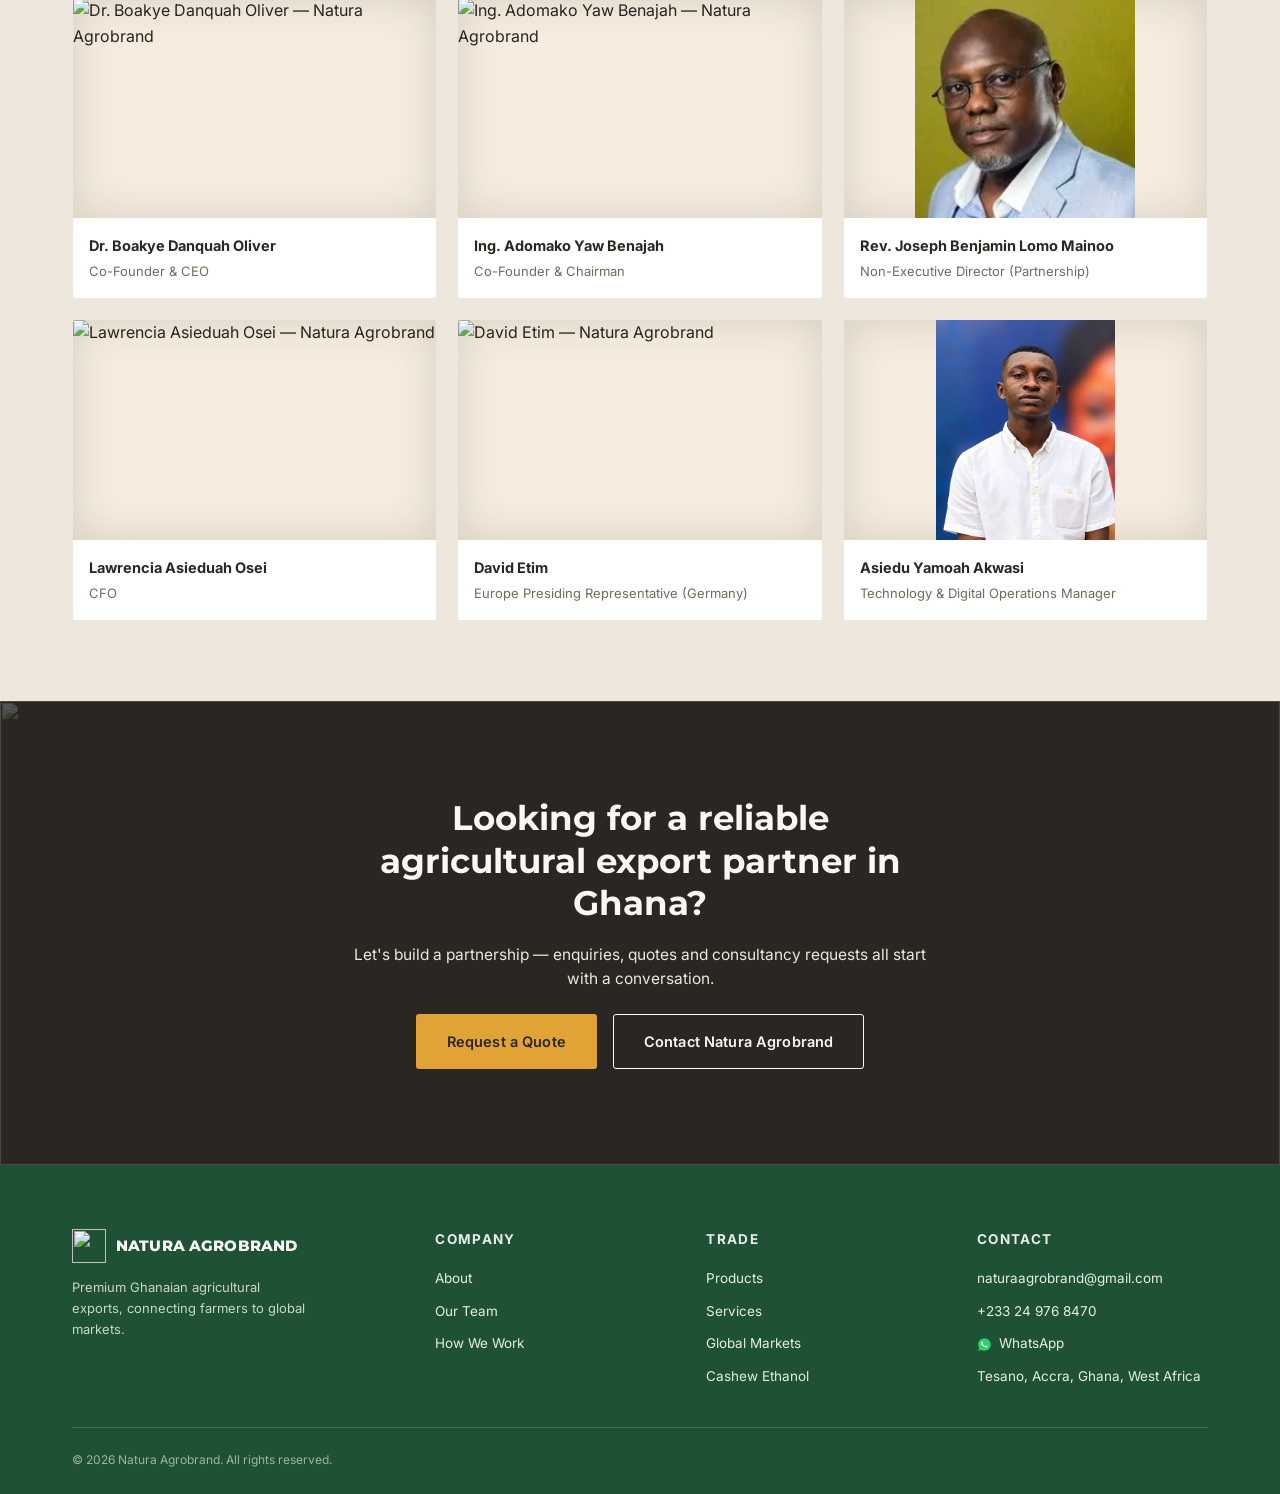
==== commit 741146e6: "Recrop Yamoah Akwasi's team photo to head-to-chest The original was a full waist-up snapshot with hi" ====
--- a/index.html
+++ b/index.html
@@ -419,7 +419,7 @@
             <div class="team-body"><div class="team-name">David Etim</div><div class="team-title cap">Europe Presiding Representative (Germany)</div></div>
           </div>
           <div class="team-card">
-            <img src="images/team-akwasi.webp" alt="Asiedu Yamoah Akwasi — Natura Agrobrand" class="team-photo-contain" width="500" height="1036" loading="lazy" />
+            <img src="images/team-akwasi.webp" alt="Asiedu Yamoah Akwasi — Natura Agrobrand" class="team-photo-contain" width="500" height="615" loading="lazy" />
             <div class="team-body"><div class="team-name">Asiedu Yamoah Akwasi</div><div class="team-title cap">Technology &amp; Digital Operations Manager</div></div>
           </div>
         </div>
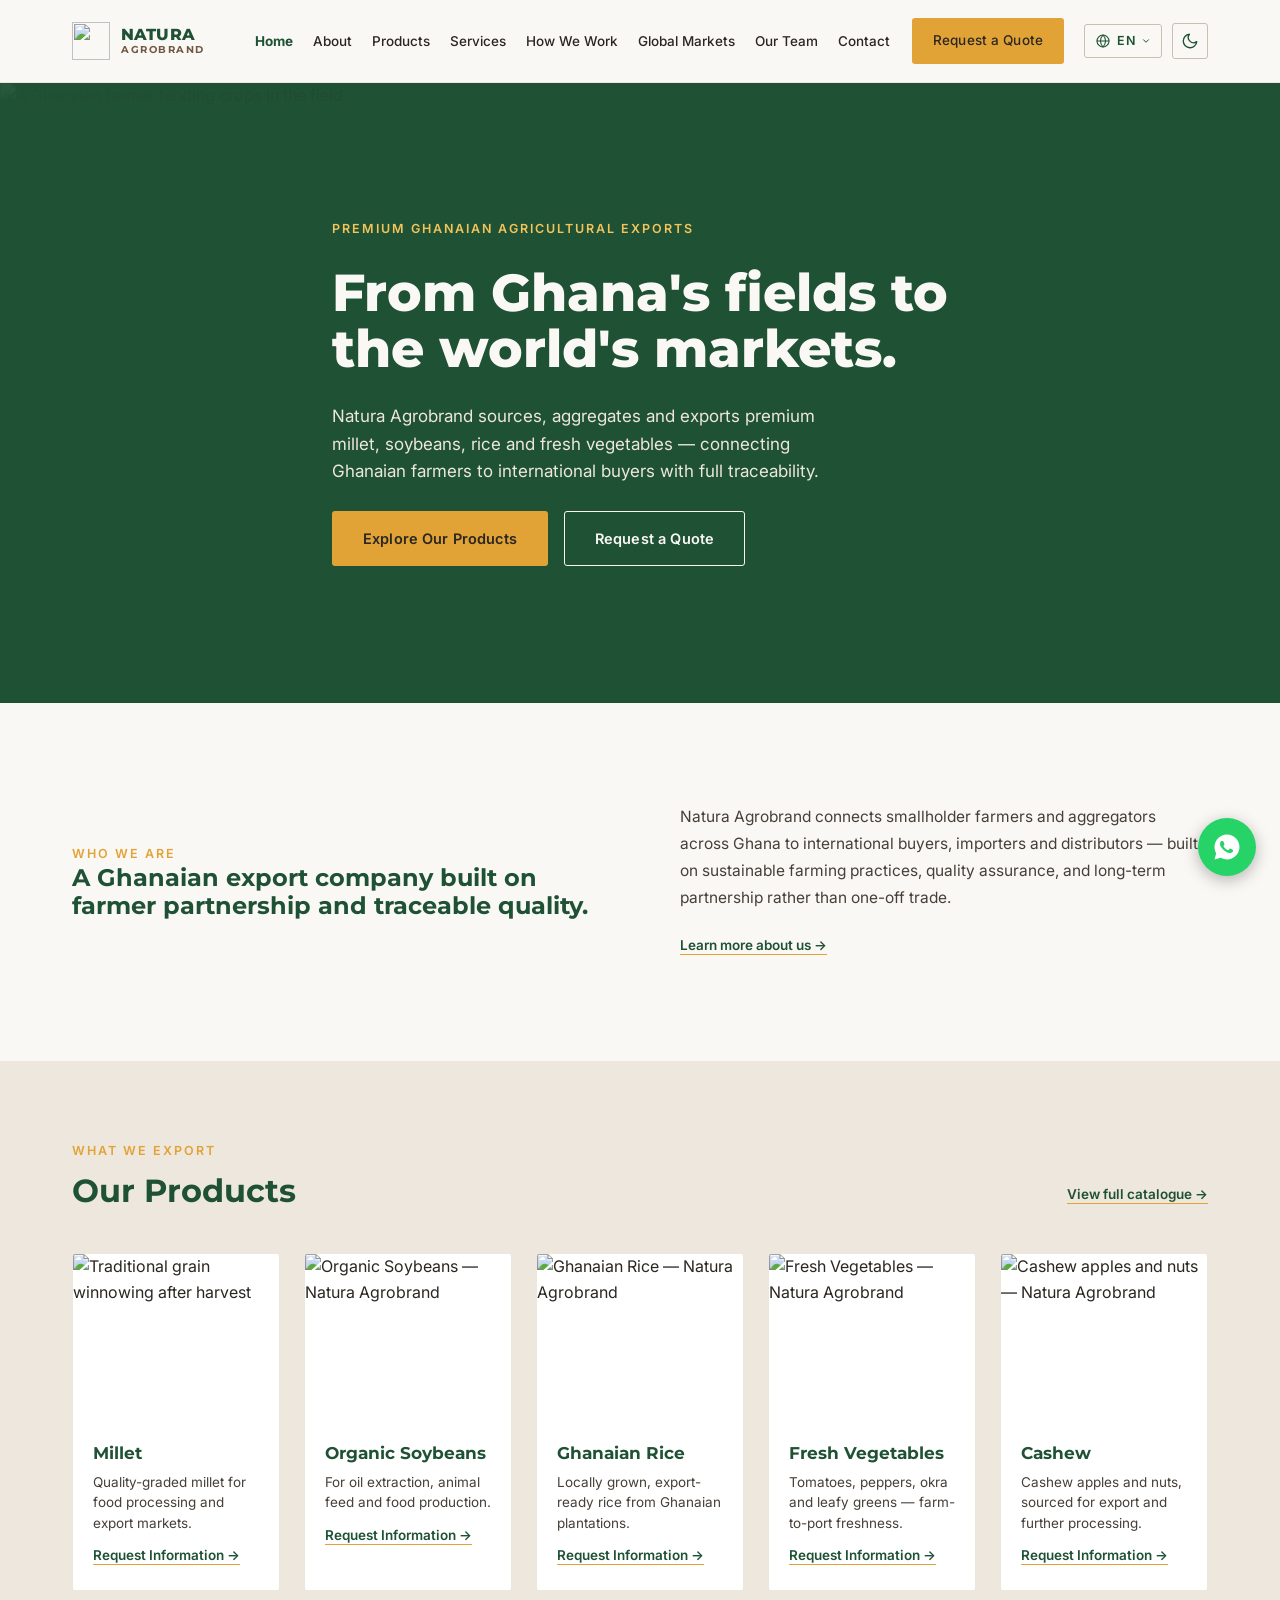
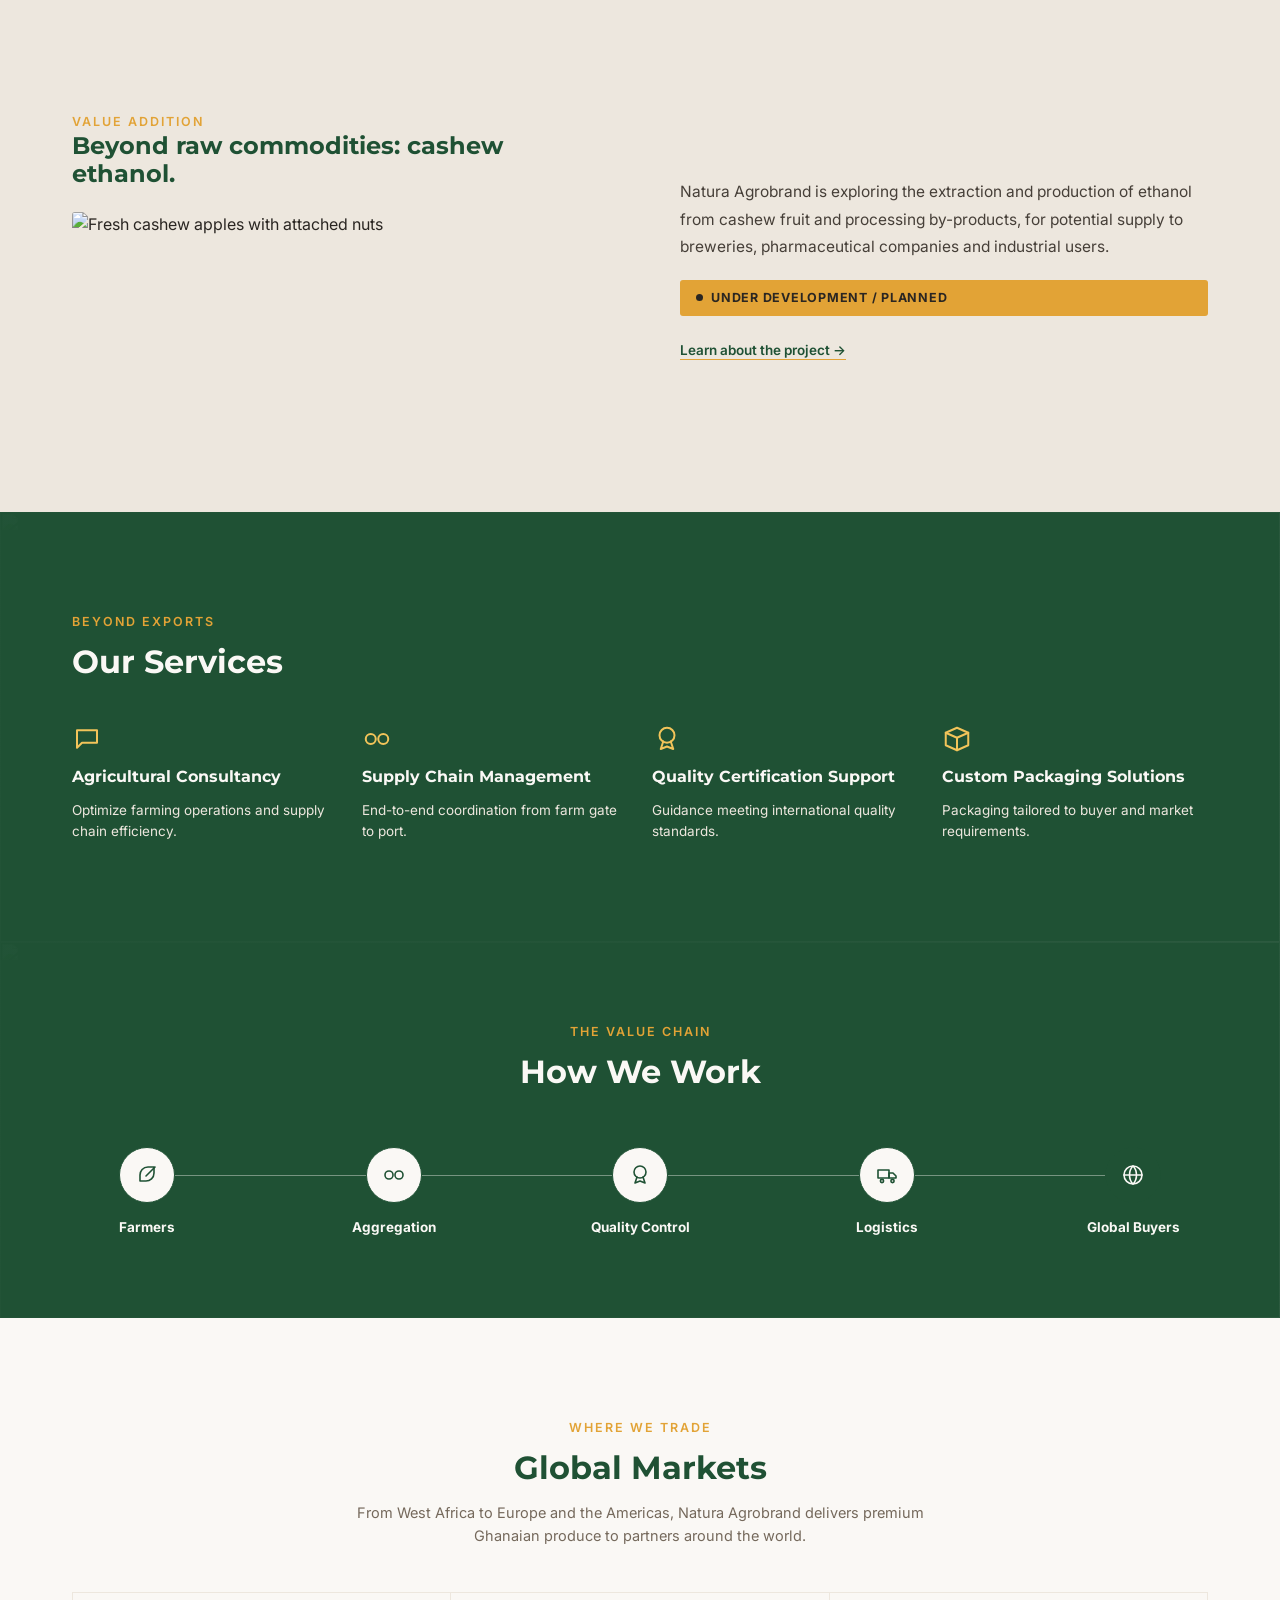
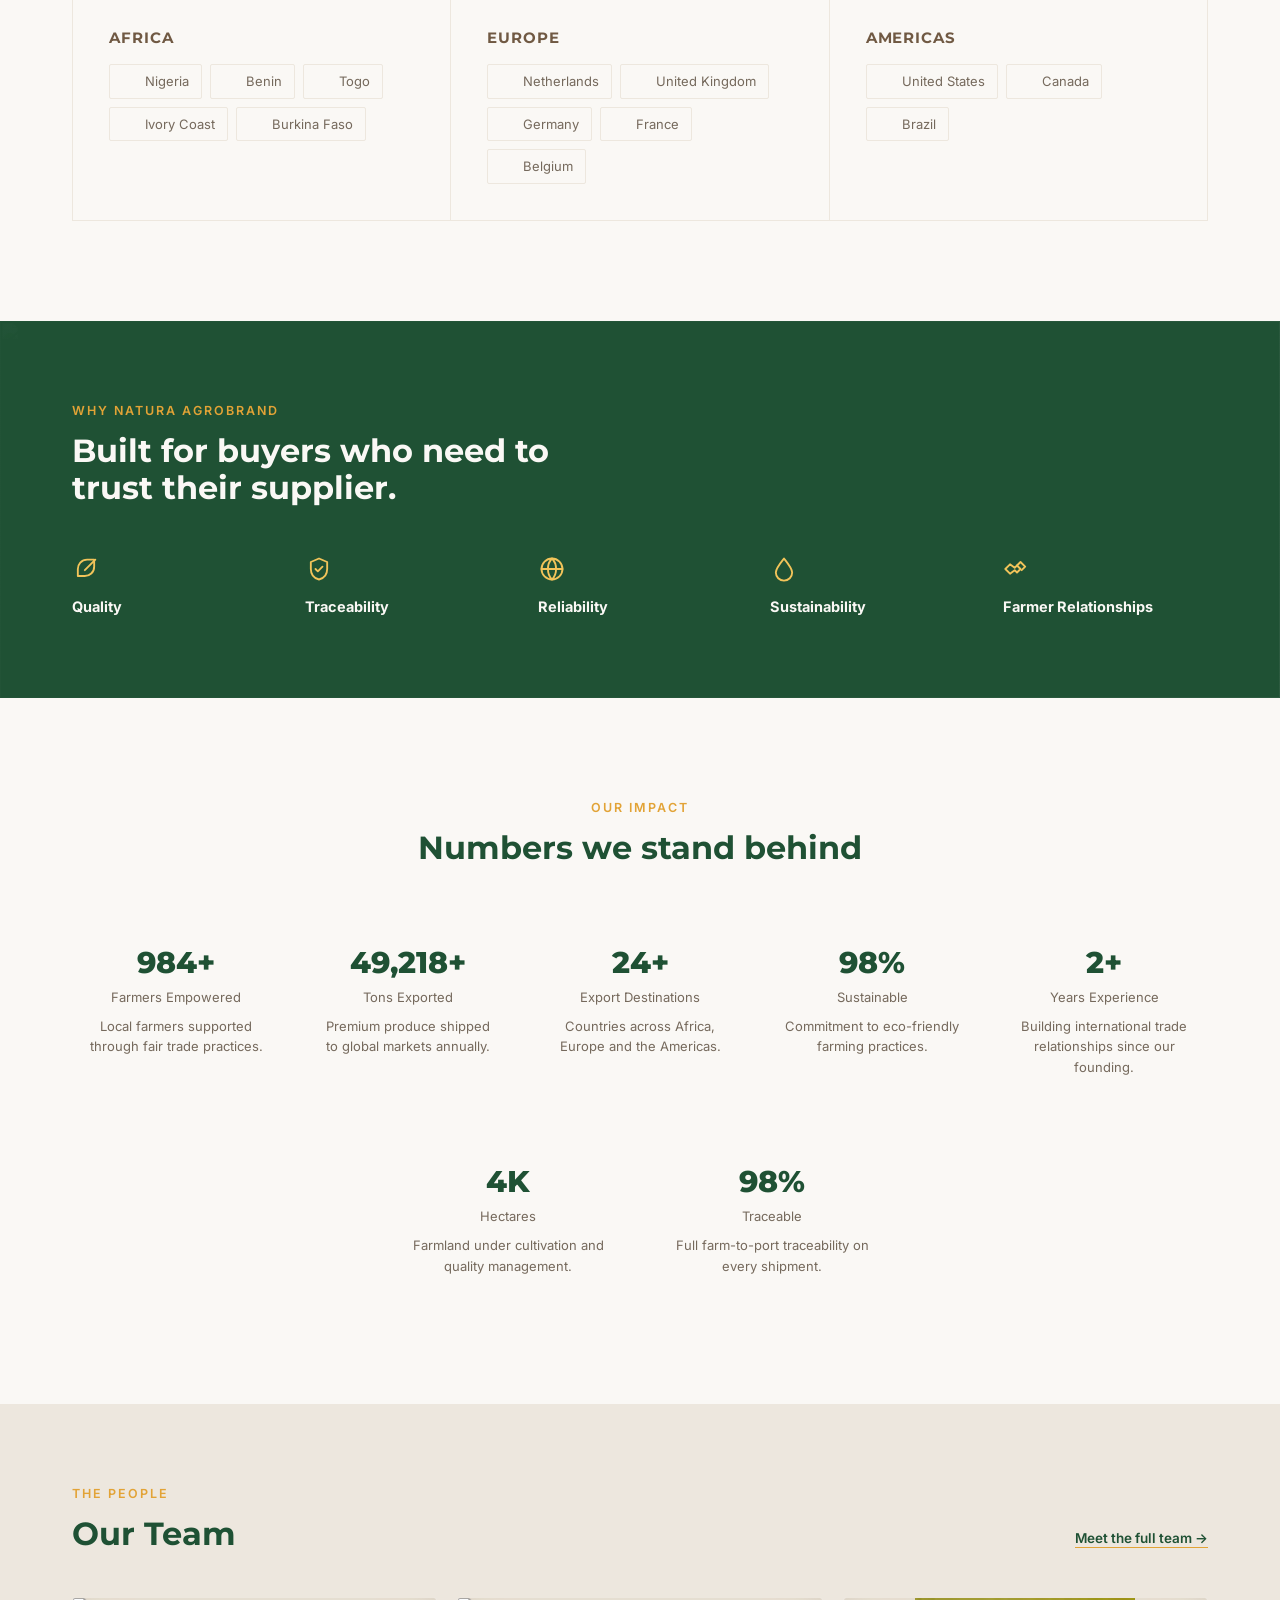
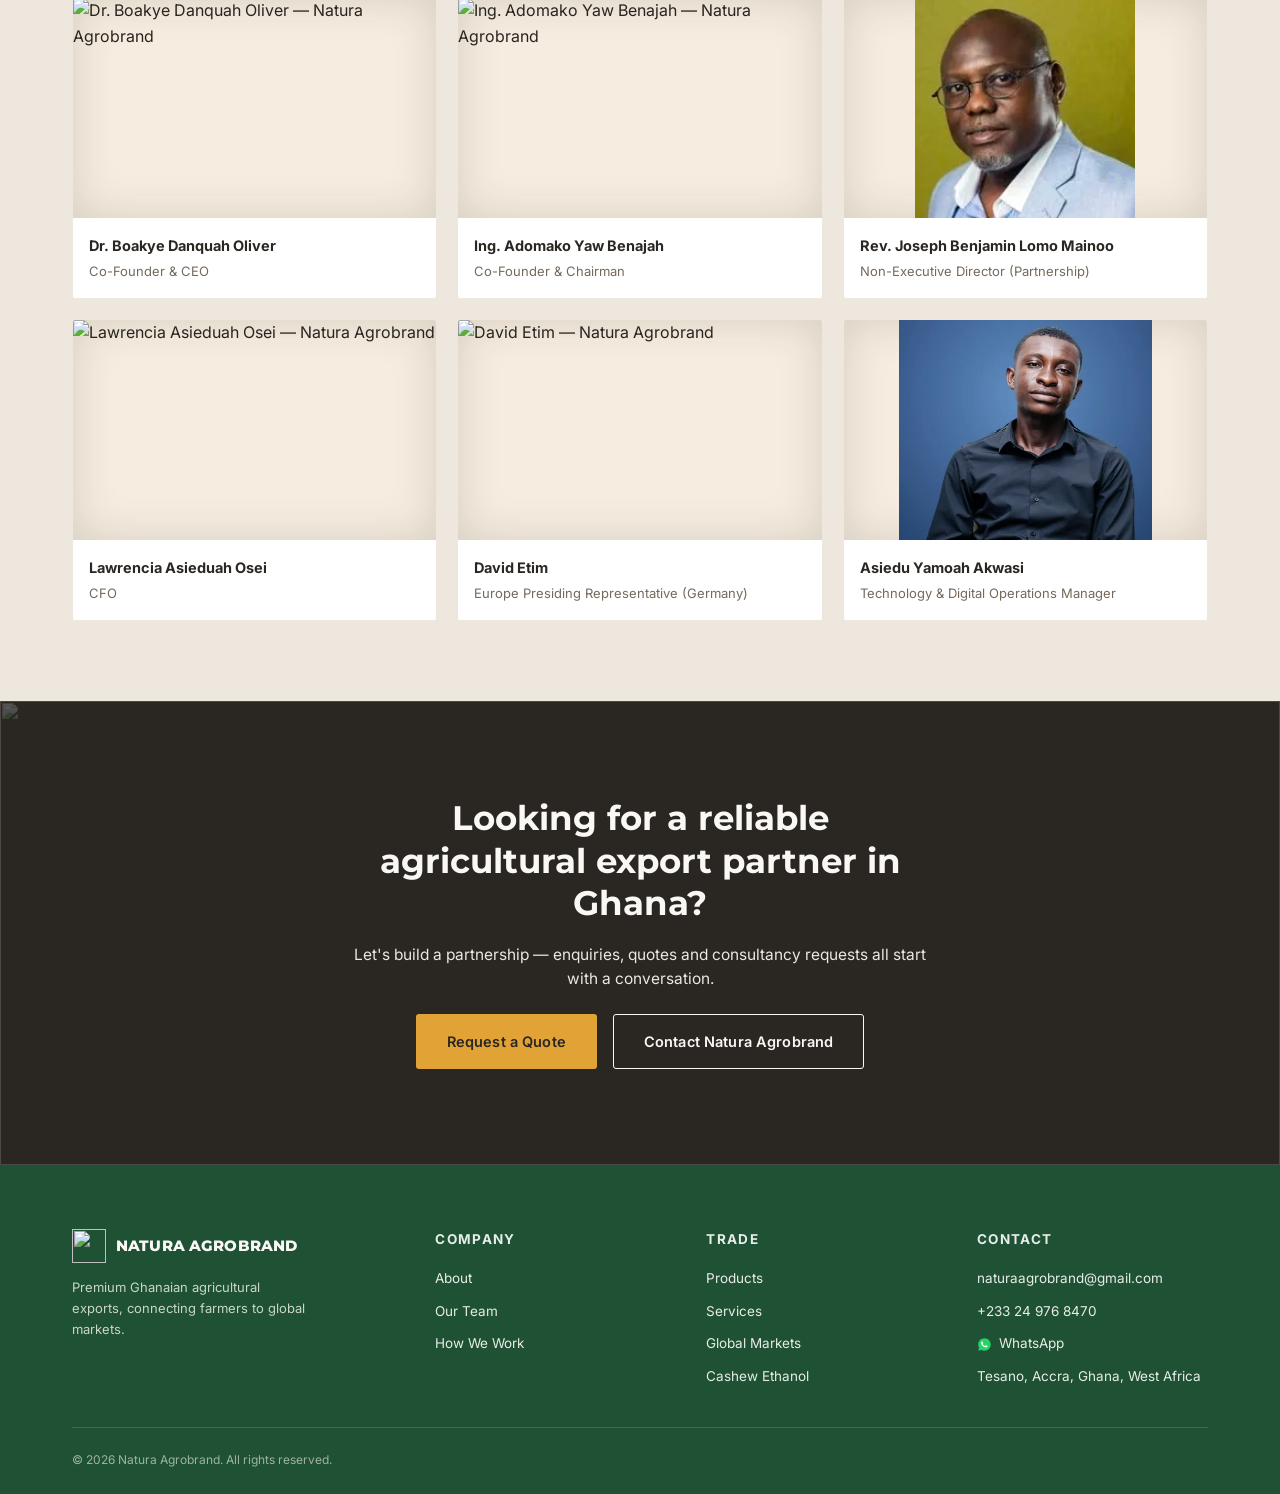
==== commit 530da807: "Use Akwasi's new studio headshot Original photo was supplied directly; replaces the earlier phone-cr" ====
--- a/index.html
+++ b/index.html
@@ -419,7 +419,7 @@
             <div class="team-body"><div class="team-name">David Etim</div><div class="team-title cap">Europe Presiding Representative (Germany)</div></div>
           </div>
           <div class="team-card">
-            <img src="images/team-akwasi.webp" alt="Asiedu Yamoah Akwasi — Natura Agrobrand" class="team-photo-contain" width="500" height="615" loading="lazy" />
+            <img src="images/team-akwasi.webp" alt="Asiedu Yamoah Akwasi — Natura Agrobrand" class="team-photo-contain" width="500" height="435" loading="lazy" />
             <div class="team-body"><div class="team-name">Asiedu Yamoah Akwasi</div><div class="team-title cap">Technology &amp; Digital Operations Manager</div></div>
           </div>
         </div>
